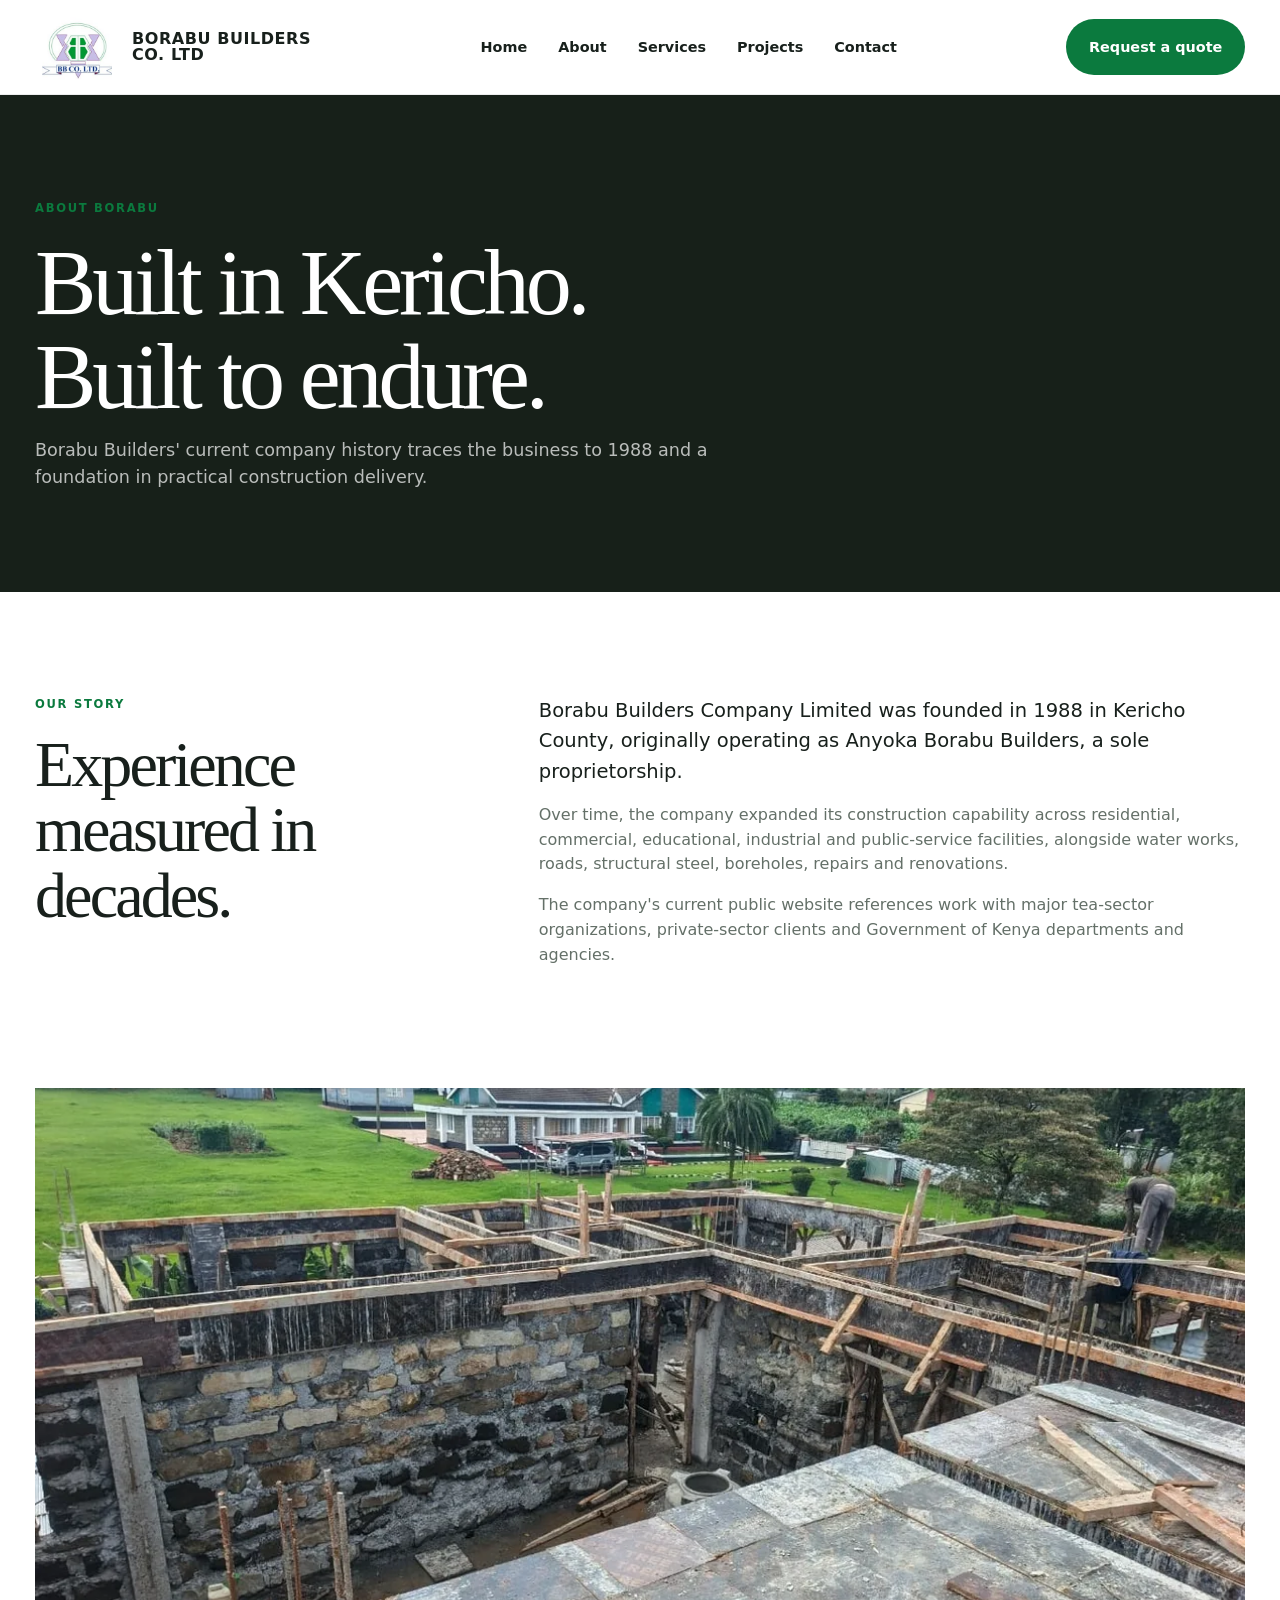
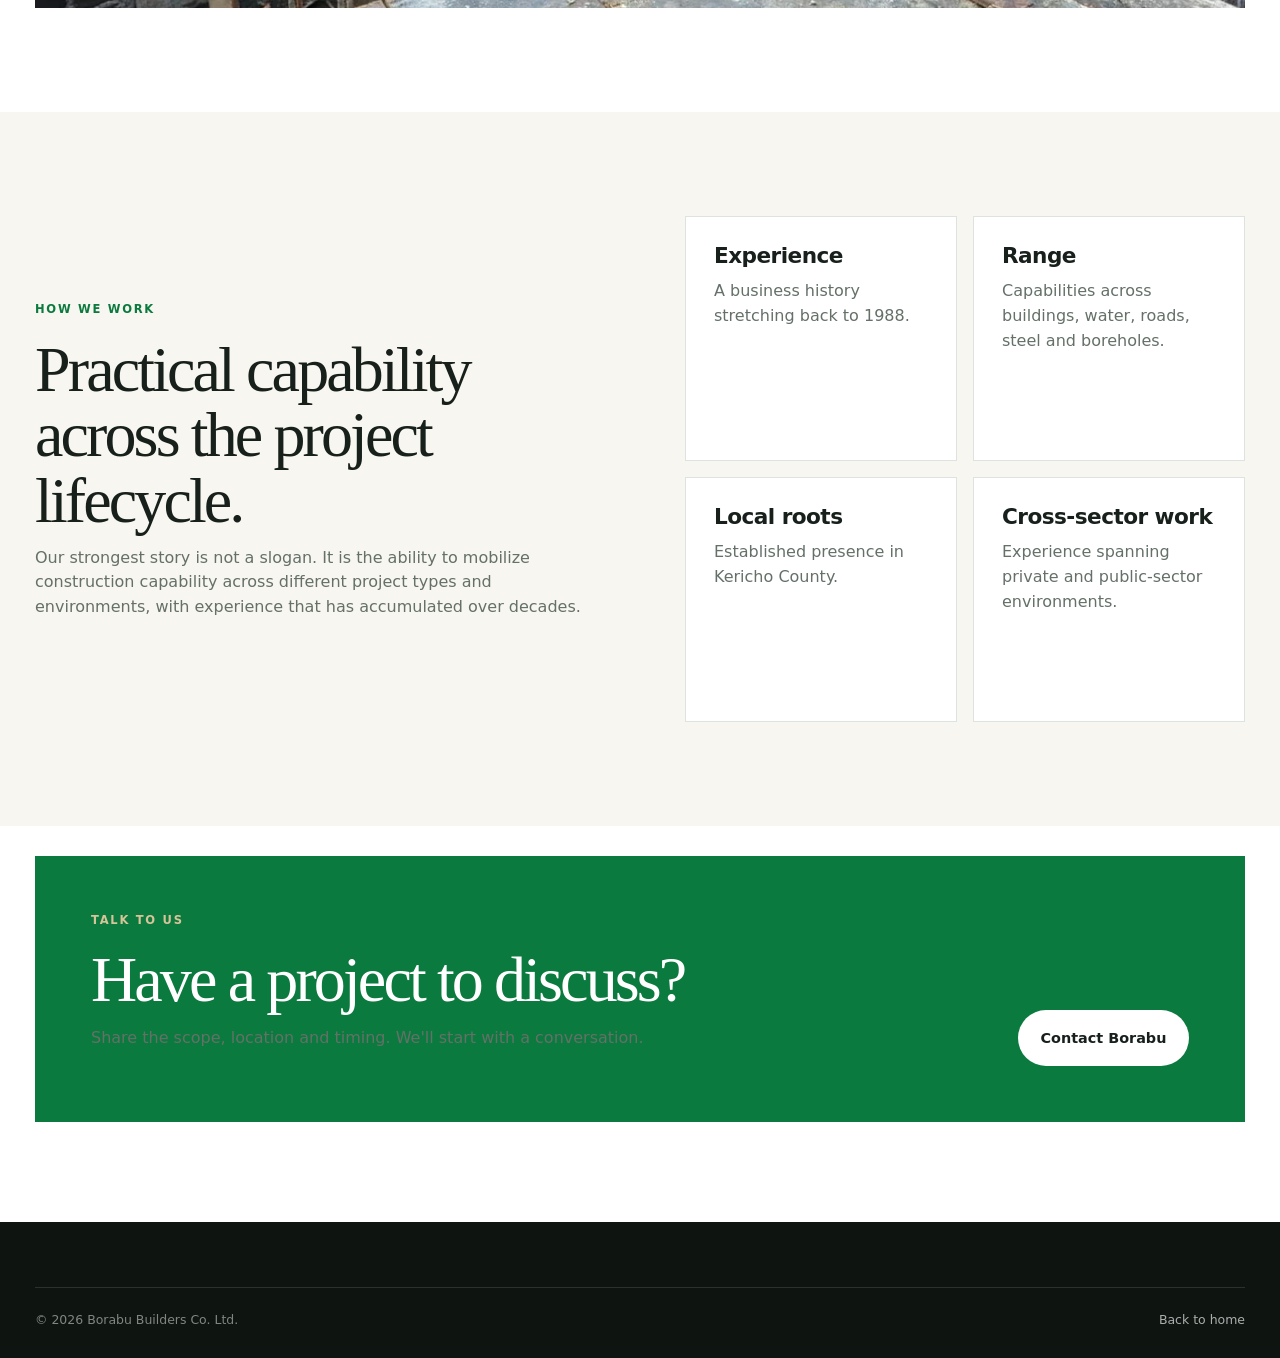
==== about.html @ abf2f1ab "Borabu Website Version 1" ====
<!doctype html><html lang="en"><head><meta charset="utf-8"><meta name="viewport" content="width=device-width,initial-scale=1"><title>About | Borabu Builders Co. Ltd</title><link rel="stylesheet" href="assets/css/styles.css"></head><body><header class="site-header"><div class="container nav"><a class="brand" href="index.html"><img src="assets/images/borabu-logo.jpg" alt="Borabu Builders logo"><span>Borabu Builders<br>Co. Ltd</span></a><nav class="nav-links"><a href="index.html">Home</a><a href="about.html">About</a><a href="services.html">Services</a><a href="projects.html">Projects</a><a href="contact.html">Contact</a></nav><a class="btn btn-primary" href="contact.html">Request a quote</a><button class="menu-toggle">☰</button></div></header><main><section class="page-hero"><div class="container"><div class="eyebrow">About Borabu</div><h1>Built in Kericho.<br>Built to endure.</h1><p>Borabu Builders' current company history traces the business to 1988 and a foundation in practical construction delivery.</p></div></section><section><div class="container content-grid"><div><div class="eyebrow">Our story</div><h2>Experience measured in decades.</h2></div><div><p class="lead">Borabu Builders Company Limited was founded in 1988 in Kericho County, originally operating as Anyoka Borabu Builders, a sole proprietorship.</p><p>Over time, the company expanded its construction capability across residential, commercial, educational, industrial and public-service facilities, alongside water works, roads, structural steel, boreholes, repairs and renovations.</p><p>The company's current public website references work with major tea-sector organizations, private-sector clients and Government of Kenya departments and agencies.</p></div></div></section><section style="padding-top:0"><div class="container image-band reveal"><img src="assets/images/project-unfinished.webp" alt="Construction works in progress"></div></section><section class="heritage"><div class="container heritage-grid"><div><div class="eyebrow">How we work</div><h2>Practical capability across the project lifecycle.</h2><p>Our strongest story is not a slogan. It is the ability to mobilize construction capability across different project types and environments, with experience that has accumulated over decades.</p></div><div class="service-grid" style="grid-template-columns:1fr 1fr;margin:0"><div class="service-card"><h3>Experience</h3><p>A business history stretching back to 1988.</p></div><div class="service-card"><h3>Range</h3><p>Capabilities across buildings, water, roads, steel and boreholes.</p></div><div class="service-card"><h3>Local roots</h3><p>Established presence in Kericho County.</p></div><div class="service-card"><h3>Cross-sector work</h3><p>Experience spanning private and public-sector environments.</p></div></div></div></section><section class="cta"><div class="container"><div class="cta-box"><div><div class="eyebrow" style="color:#d7c49a">Talk to us</div><h2>Have a project to discuss?</h2><p>Share the scope, location and timing. We'll start with a conversation.</p></div><a class="btn btn-light" href="contact.html">Contact Borabu</a></div></div></section></main><footer class="footer"><div class="container"><div class="footer-bottom" style="margin-top:0"><span>© 2026 Borabu Builders Co. Ltd.</span><a href="index.html">Back to home</a></div></div></footer><script src="assets/js/site.js"></script></body></html>
---- assets/css/styles.css ----
:root{
  --ink:#18201c;
  --green:#0b7a3e;
  --green-dark:#07562d;
  --lime:#89c53f;
  --purple:#64227b;
  --purple-dark:#3f1251;
  --cream:#f7f6f0;
  --paper:#fff;
  --muted:#647068;
  --line:#dde3de;
  --soft:#eef5ef;
  --white:#fff;
  --shadow:0 24px 80px rgba(20,42,28,.10);
  --radius:22px;
}
*{box-sizing:border-box}
html{scroll-behavior:smooth}
body{margin:0;font-family:Inter,ui-sans-serif,system-ui,-apple-system,BlinkMacSystemFont,"Segoe UI",sans-serif;background:var(--paper);color:var(--ink);line-height:1.55;-webkit-font-smoothing:antialiased}
img{max-width:100%;display:block}
a{color:inherit;text-decoration:none}
.container{width:min(1210px,calc(100% - 48px));margin:auto}
.eyebrow,.section-kicker{font-size:.72rem;font-weight:850;letter-spacing:.15em;text-transform:uppercase;color:var(--green);margin-bottom:18px}.section-kicker.light{color:#bce578}
h1,h2,h3{margin:0 0 .8rem;letter-spacing:-.045em;line-height:1.02}h1,h2{font-family:Georgia,"Times New Roman",serif;font-weight:500}h1{font-size:clamp(3.7rem,7.2vw,7.6rem)}h2{font-size:clamp(2.7rem,5vw,5.2rem)}h3{font-size:1.35rem;letter-spacing:-.025em}h1 em,h2 em{font-weight:400;color:var(--green);font-style:italic}p{margin:0 0 1rem;color:var(--muted)}.large-copy{font-size:1.35rem;color:var(--ink)}
.btn{display:inline-flex;align-items:center;justify-content:center;gap:.65rem;padding:1rem 1.35rem;border-radius:999px;border:1px solid transparent;font-weight:800;font-size:.9rem;transition:.2s ease}.btn span{font-size:1rem}.btn-primary{background:var(--green);color:#fff}.btn-primary:hover{background:var(--green-dark);transform:translateY(-1px)}.btn-light{background:#fff;color:var(--ink)}.btn-light:hover{background:var(--cream)}.btn-outline{border-color:rgba(255,255,255,.5);color:#fff}.text-link{display:inline-flex;gap:.7rem;align-items:center;font-weight:800;border-bottom:1px solid currentColor;padding-bottom:4px}.text-link:hover{color:var(--green)}
.site-header{position:sticky;z-index:50;top:0;background:rgba(255,255,255,.96);backdrop-filter:blur(16px);border-bottom:1px solid rgba(24,32,28,.08)}.nav{min-height:94px;display:flex;align-items:center;justify-content:space-between;gap:30px}.brand{display:flex;align-items:center;gap:13px;font-weight:900;min-width:235px}.brand img{width:84px;height:70px;object-fit:contain;background:#fff}.brand span{font-size:1rem;line-height:1.02;text-transform:uppercase;letter-spacing:.035em}.brand small{font-size:.72em;font-weight:800;color:var(--purple)}.nav-links{display:flex;gap:31px;font-size:.9rem;font-weight:750}.nav-links a{position:relative}.nav-links a:after{content:"";position:absolute;left:0;right:100%;height:2px;bottom:-7px;background:var(--lime);transition:.2s}.nav-links a:hover:after{right:0}.header-cta{padding:.8rem 1.1rem}.menu-toggle{display:none;border:0;background:none;font-size:1.7rem;color:var(--ink)}
.home-hero{padding:62px 0 76px;background:var(--cream);overflow:hidden}.hero-split{display:grid;grid-template-columns:1.03fr .97fr;gap:70px;align-items:center}.pill{display:inline-flex;border:1px solid #cfd8d1;border-radius:999px;padding:.45rem .75rem;font-size:.74rem;font-weight:800;letter-spacing:.03em;color:#46534b;margin-bottom:25px;background:#fff}.hero-copy h1{max-width:760px}.hero-lead{font-size:1.18rem;max-width:650px;color:#4d5b53}.hero-actions{display:flex;align-items:center;gap:24px;margin-top:30px;flex-wrap:wrap}.hero-note{margin-top:45px;padding-top:20px;border-top:1px solid #d9dfda;font-size:.78rem;letter-spacing:.08em;text-transform:uppercase;color:#748078;font-weight:800}.hero-visual{height:650px;position:relative;border-radius:4px 90px 4px 4px;overflow:hidden;box-shadow:var(--shadow)}.hero-visual img{width:100%;height:100%;object-fit:cover;filter:saturate(1.03) contrast(1.02)}.hero-visual:after{content:"";position:absolute;inset:0;background:linear-gradient(180deg,transparent 55%,rgba(7,44,25,.42))}.visual-tag{position:absolute;z-index:2;bottom:0;left:0;right:0;background:rgba(255,255,255,.94);display:flex;align-items:center;gap:17px;padding:22px 26px}.visual-tag span{color:var(--purple);font-size:.75rem;font-weight:900}.visual-tag strong{font-size:.94rem}
section{padding:104px 0}.section-heading{margin-top:8px}.split-heading{display:grid;grid-template-columns:1.05fr .65fr;gap:110px;align-items:end}.split-heading p{font-size:1.08rem;max-width:580px}.why-section{background:#fff}.reason-grid{display:grid;grid-template-columns:repeat(4,1fr);border-top:1px solid var(--line);margin-top:60px}.reason-card{padding:31px 28px 15px 0;border-right:1px solid var(--line);min-height:270px}.reason-card+ .reason-card{padding-left:28px}.reason-card:last-child{border-right:0}.reason-index{display:block;color:var(--purple);font-size:.76rem;font-weight:900;margin-bottom:52px}.reason-card h3{font-size:1.32rem}.reason-card p{font-size:.91rem}
.capabilities-section{background:var(--green-dark);color:#fff}.capabilities-head{display:grid;grid-template-columns:1fr .55fr;gap:80px;align-items:end}.capabilities-head h2 em{color:#c4ea88}.capabilities-head p{color:rgba(255,255,255,.70);font-size:1.05rem}.capability-list{margin-top:55px;border-top:1px solid rgba(255,255,255,.18)}.capability-row{display:grid;grid-template-columns:70px 1fr 1.1fr 30px;gap:20px;align-items:center;padding:26px 0;border-bottom:1px solid rgba(255,255,255,.18);transition:.2s}.capability-row:hover{padding-left:10px;background:rgba(255,255,255,.035)}.capability-row span{color:#bce578;font-size:.75rem;font-weight:900}.capability-row h3{margin:0;color:#fff;font-size:1.5rem}.capability-row p{margin:0;color:rgba(255,255,255,.62)}.capability-row b{font-size:1.2rem;color:#bce578}
.statement-section{background:var(--cream)}.statement-grid{display:grid;grid-template-columns:.85fr 1.15fr;gap:90px;align-items:center}.statement-photo{height:510px;overflow:hidden}.statement-photo img{width:100%;height:100%;object-fit:cover}.statement-grid blockquote{font-family:Georgia,"Times New Roman",serif;font-size:clamp(2.2rem,4.3vw,4.5rem);line-height:1.08;margin:0;color:var(--ink);letter-spacing:-.04em}.statement-grid blockquote:before{content:"“";display:block;color:var(--purple);font-size:4rem;line-height:.6;margin-bottom:20px}
.serve-section{background:#fff}.sector-strip{display:flex;flex-wrap:wrap;gap:10px;margin-top:55px;padding-top:30px;border-top:1px solid var(--line)}.sector-strip span{border:1px solid var(--line);border-radius:999px;padding:.75rem 1.05rem;font-weight:800;font-size:.83rem;background:#fff}.sector-strip span:nth-child(2n){border-color:#d9c7e0;color:var(--purple)}
.gap-section{background:#161d19;color:#fff}.gap-grid{display:grid;grid-template-columns:.8fr 1.2fr;gap:120px}.gap-grid h2 em{color:#bce578}.gap-list{border-top:1px solid rgba(255,255,255,.17)}.gap-list div{display:flex;gap:18px;padding:18px 0;border-bottom:1px solid rgba(255,255,255,.17);color:rgba(255,255,255,.83)}.gap-list span{color:#bce578;font-weight:900}
.work-section{background:#fff}.work-grid{display:grid;grid-template-columns:1.2fr .8fr .8fr;gap:16px;margin-top:52px}.work-card{height:510px;position:relative;overflow:hidden;background:#222}.work-card img{width:100%;height:100%;object-fit:cover;transition:.45s}.work-card:hover img{transform:scale(1.025)}.work-card:after{content:"";position:absolute;inset:0;background:linear-gradient(0deg,rgba(8,20,12,.78),transparent 58%)}.work-card div{position:absolute;z-index:2;bottom:24px;left:24px;right:24px;color:#fff}.work-card small{text-transform:uppercase;letter-spacing:.13em;color:#d8edb8;font-weight:850}.work-card h3{margin:.4rem 0;font-size:1.55rem}.work-card span{font-size:.83rem}.work-link{display:flex;justify-content:flex-end;margin-top:28px}
.heritage-v3{background:var(--cream)}.heritage-v3-grid{display:grid;grid-template-columns:1fr .85fr;gap:100px;align-items:start}.heritage-copy{padding-top:20px}.client-line{margin-top:70px;padding-top:26px;border-top:1px solid #d9ded9;display:flex;flex-wrap:wrap;gap:22px 34px;align-items:center}.client-line span{text-transform:uppercase;letter-spacing:.12em;font-size:.7rem;color:#778179;font-weight:900}.client-line b{font-size:.85rem;color:#354239}
.final-cta{background:linear-gradient(120deg,var(--green) 0%,var(--green-dark) 58%,var(--purple-dark) 140%);color:#fff}.final-cta-inner{display:flex;align-items:flex-end;justify-content:space-between;gap:70px}.final-cta h2{max-width:760px}.final-cta p{max-width:650px;color:rgba(255,255,255,.72);font-size:1.05rem}
.footer{background:#0e1511;color:#fff;padding:65px 0 28px}.footer-grid{display:grid;grid-template-columns:1.45fr .7fr .9fr;gap:70px}.brand-footer img{background:#fff;border-radius:8px;padding:3px}.footer p,.footer a{color:rgba(255,255,255,.65)}.footer h3{font-size:.86rem;text-transform:uppercase;letter-spacing:.1em;color:#fff}.footer-links{display:grid;gap:9px}.footer-bottom{margin-top:45px;padding-top:22px;border-top:1px solid rgba(255,255,255,.12);display:flex;justify-content:space-between;gap:20px;font-size:.78rem;color:rgba(255,255,255,.48)}
/* Supporting pages retained from V2, refreshed into V3 visual system */
.page-hero{padding:105px 0 85px;background:#172019;color:#fff}.page-hero-v3{background:linear-gradient(120deg,var(--green-dark),#153323 70%,var(--purple-dark));}.page-hero h1{max-width:900px}.page-hero h1 em{color:#c4ea88}.page-hero p{color:rgba(255,255,255,.7);max-width:760px;font-size:1.1rem}.content-grid{display:grid;grid-template-columns:.75fr 1.25fr;gap:80px}.intro-grid{display:grid;grid-template-columns:.9fr 1.1fr;gap:90px}.lead{font-size:1.22rem;color:var(--ink)}.service-grid{display:grid;grid-template-columns:repeat(3,1fr);gap:16px;margin-top:40px}.service-card{background:#fff;border:1px solid var(--line);padding:28px;min-height:245px}.service-no{font-size:.73rem;color:var(--purple);font-weight:900;letter-spacing:.1em}.projects{background:var(--green-dark);color:#fff}.project-grid{display:grid;grid-template-columns:1.2fr .8fr;gap:18px;margin-top:42px}.project-stack{display:grid;grid-template-columns:1fr 1fr;gap:18px}.project-card{position:relative;overflow:hidden;min-height:360px;background:#24352f}.project-card.large{min-height:738px}.project-card img{width:100%;height:100%;object-fit:cover;position:absolute;inset:0}.project-card:after{content:"";position:absolute;inset:0;background:linear-gradient(0deg,rgba(7,20,16,.88),rgba(7,20,16,0) 60%)}.project-label{position:absolute;z-index:2;left:24px;right:24px;bottom:22px}.project-label small{color:#d8edb8;text-transform:uppercase;letter-spacing:.12em;font-weight:800}.project-label h3{color:#fff}.heritage{background:var(--cream)}.heritage-grid{display:grid;grid-template-columns:1fr 1fr;gap:90px;align-items:center}.heritage-panel{background:var(--green-dark);color:#fff;padding:46px}.timeline{border-left:1px solid rgba(255,255,255,.25);padding-left:22px;margin-top:28px}.timeline div{margin-bottom:22px}.clients{padding:64px 0}.client-row{display:flex;flex-wrap:wrap;gap:10px;margin-top:24px}.client-chip{padding:.7rem 1rem;border:1px solid var(--line);border-radius:999px;background:#fff;font-weight:800;font-size:.88rem}.cta{padding:30px 0 100px}.cta-box{background:var(--green);color:#fff;padding:56px;display:flex;justify-content:space-between;align-items:end;gap:40px}.project-list{display:grid;grid-template-columns:repeat(3,1fr);gap:18px}.project-tile{background:#fff;border:1px solid var(--line);overflow:hidden}.project-tile img{width:100%;height:240px;object-fit:cover}.project-tile div{padding:20px}.image-band{height:520px;overflow:hidden}.image-band img{width:100%;height:100%;object-fit:cover}
.contact-section{background:#fff}.contact-grid-v3{display:grid;grid-template-columns:.72fr 1.28fr;gap:86px;align-items:start}.contact-card-v3{background:var(--cream);padding:42px;position:sticky;top:120px;border-top:4px solid var(--green)}.contact-card-v3 h2{font-size:2.6rem}.contact-card-v3 a{font-weight:750;color:var(--green-dark)}.contact-rule{height:1px;background:#d7ded8;margin:27px 0}.form-wrap h2{font-size:3.6rem}.form-wrap form{display:grid;gap:17px;margin-top:34px}.form-row{display:grid;grid-template-columns:1fr 1fr;gap:15px}.field{display:grid;gap:7px}label{font-weight:800;font-size:.84rem}input,textarea,select{width:100%;border:1px solid #cfd8d1;background:#fff;border-radius:0;padding:14px 14px;font:inherit;color:var(--ink);outline:none}input:focus,textarea:focus,select:focus{border-color:var(--green);box-shadow:0 0 0 3px rgba(11,122,62,.08)}textarea{min-height:155px;resize:vertical}.upload-field{background:var(--cream);padding:18px;border-left:3px solid var(--purple)}input[type=file]{background:#fff}.note{font-size:.76rem;color:#78817b;margin:0}.hidden-field{position:absolute;overflow:hidden;clip:rect(0 0 0 0);height:1px;width:1px;margin:-1px;padding:0;border:0}
.reveal{opacity:0;transform:translateY(18px);transition:.65s ease}.reveal.visible{opacity:1;transform:none}
@media(max-width:980px){.nav-links{position:absolute;display:none;top:94px;left:24px;right:24px;background:#fff;box-shadow:var(--shadow);padding:22px;flex-direction:column;align-items:flex-start}.nav-links.open{display:flex}.menu-toggle{display:block}.header-cta{display:none}.hero-split,.split-heading,.capabilities-head,.statement-grid,.gap-grid,.heritage-v3-grid,.content-grid,.intro-grid,.heritage-grid,.contact-grid-v3{grid-template-columns:1fr;gap:48px}.hero-visual{height:520px}.reason-grid{grid-template-columns:1fr 1fr}.reason-card:nth-child(2){border-right:0}.reason-card:nth-child(3),.reason-card:nth-child(4){border-top:1px solid var(--line)}.capability-row{grid-template-columns:55px 1fr 30px}.capability-row p{grid-column:2/3}.work-grid{grid-template-columns:1fr 1fr}.work-card-wide{grid-column:1/-1}.footer-grid{grid-template-columns:1fr 1fr}.project-list,.service-grid{grid-template-columns:1fr 1fr}.contact-card-v3{position:static}}
@media(max-width:640px){.container{width:min(100% - 28px,1210px)}.nav{min-height:82px}.brand{min-width:auto}.brand img{width:68px;height:56px}.brand span{font-size:.82rem}.nav-links{top:82px;left:14px;right:14px}.home-hero{padding-top:42px}.hero-split{gap:36px}.hero-copy h1{font-size:3.55rem}.hero-lead{font-size:1rem}.hero-visual{height:410px;border-radius:3px 48px 3px 3px}section{padding:76px 0}.reason-grid{grid-template-columns:1fr}.reason-card,.reason-card+ .reason-card{padding:28px 0;border-right:0;border-top:1px solid var(--line);min-height:auto}.reason-index{margin-bottom:24px}.capability-row{grid-template-columns:42px 1fr 25px;gap:12px}.capability-row h3{font-size:1.25rem}.capability-row p{font-size:.86rem}.statement-photo{height:380px}.work-grid{grid-template-columns:1fr}.work-card-wide{grid-column:auto}.work-card{height:420px}.client-line{align-items:flex-start;flex-direction:column}.final-cta-inner{align-items:flex-start;flex-direction:column}.footer-grid{grid-template-columns:1fr}.footer-bottom{flex-direction:column}.form-row,.project-list,.service-grid,.project-stack{grid-template-columns:1fr}.form-wrap h2{font-size:2.9rem}.contact-card-v3{padding:28px}.page-hero{padding:75px 0 60px}.page-hero h1{font-size:3.8rem}.project-grid{grid-template-columns:1fr}.project-card.large{min-height:500px}}
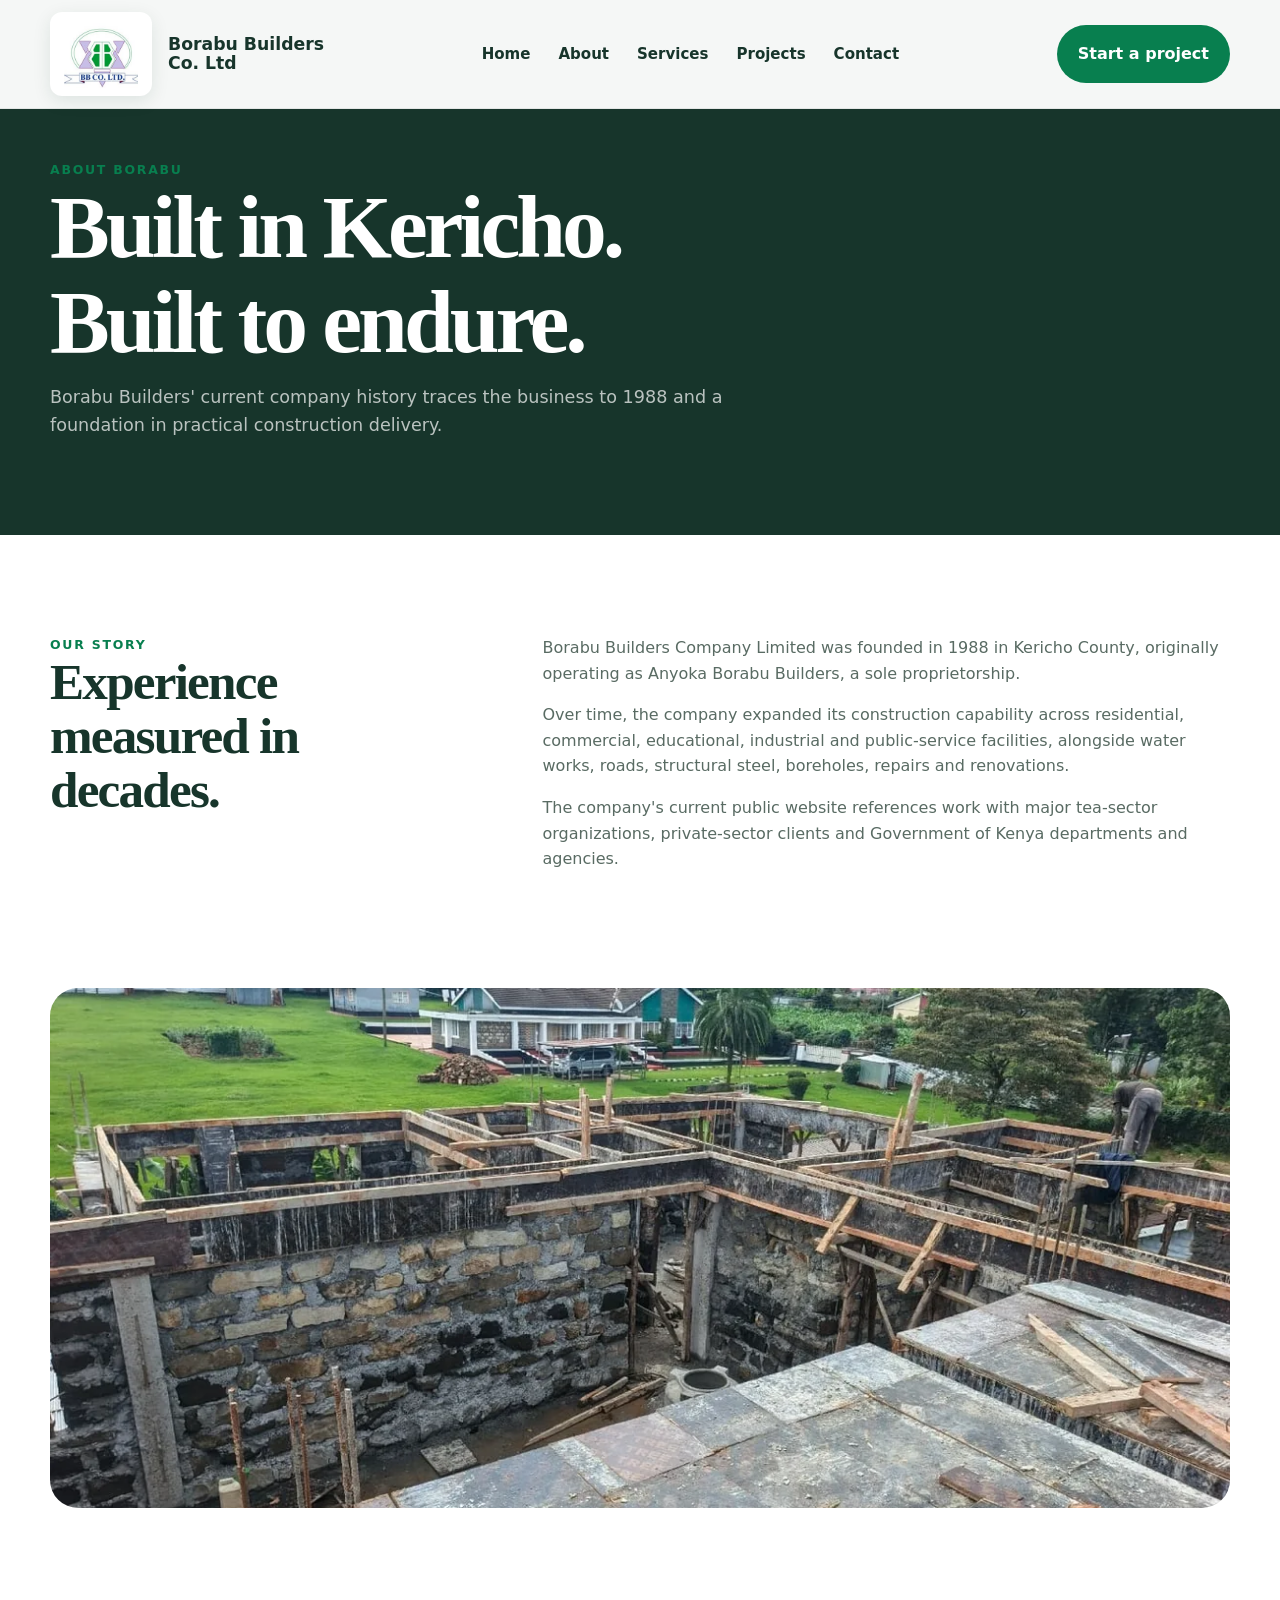
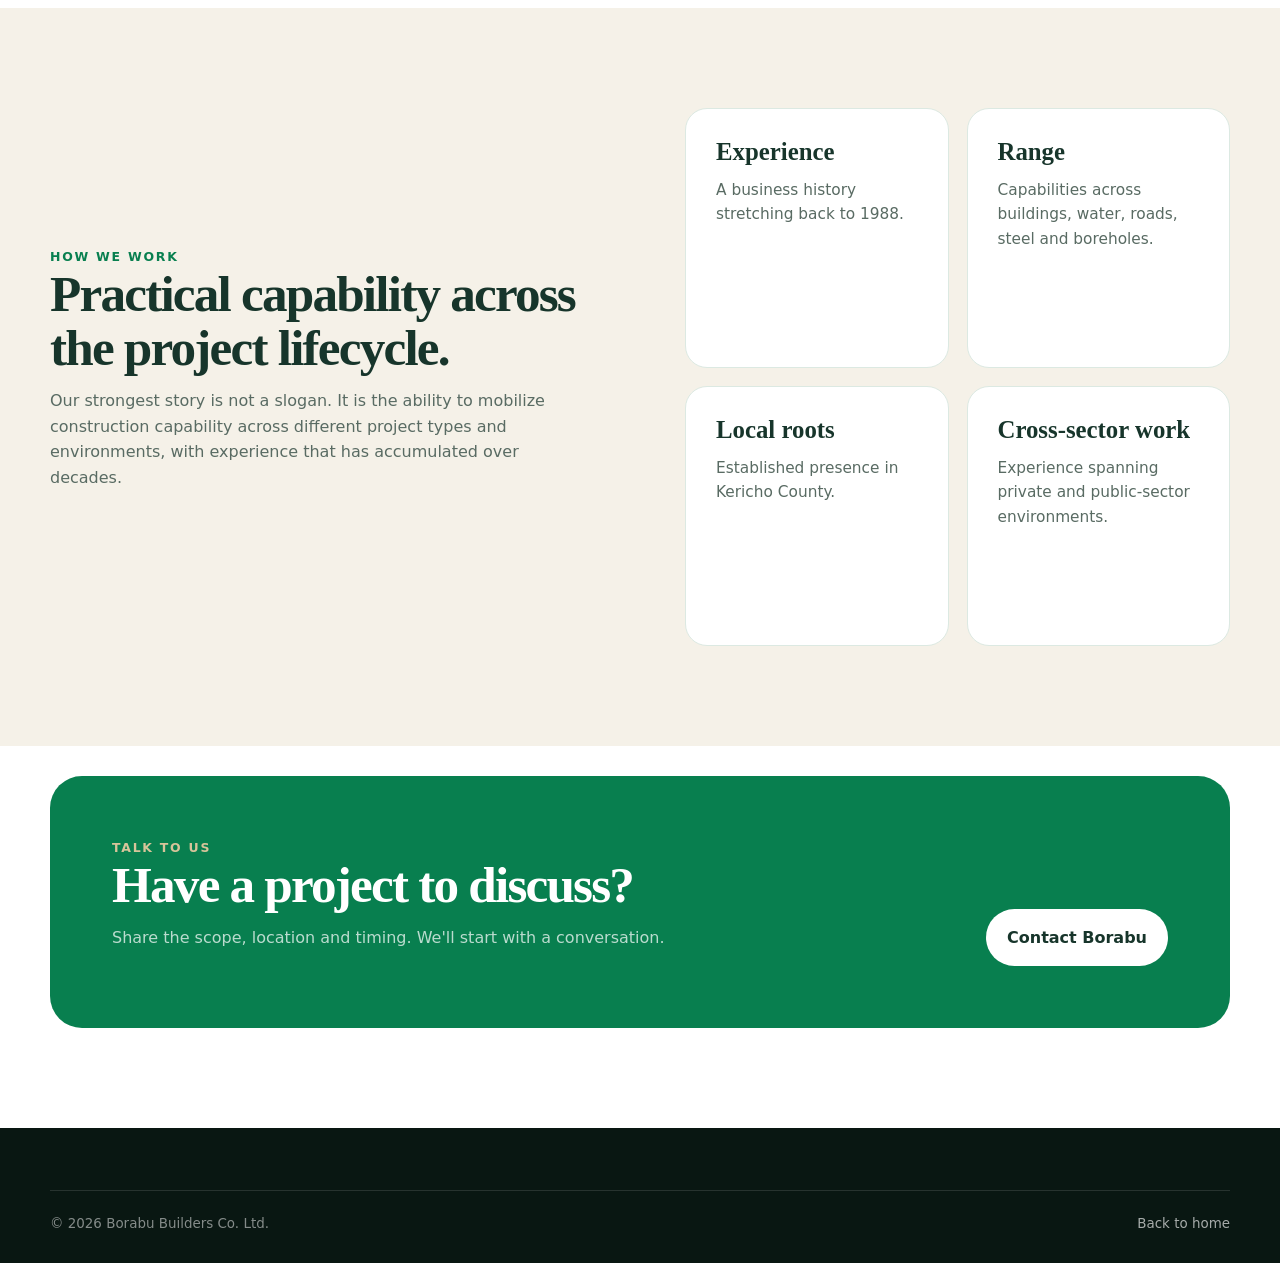
==== commit 80a134fe: "borabu-redesign-v4" ====
--- a/about.html
+++ b/about.html
@@ -1 +1 @@
-<!doctype html><html lang="en"><head><meta charset="utf-8"><meta name="viewport" content="width=device-width,initial-scale=1"><title>About | Borabu Builders Co. Ltd</title><link rel="stylesheet" href="assets/css/styles.css"></head><body><header class="site-header"><div class="container nav"><a class="brand" href="index.html"><img src="assets/images/borabu-logo.jpg" alt="Borabu Builders logo"><span>Borabu Builders<br>Co. Ltd</span></a><nav class="nav-links"><a href="index.html">Home</a><a href="about.html">About</a><a href="services.html">Services</a><a href="projects.html">Projects</a><a href="contact.html">Contact</a></nav><a class="btn btn-primary" href="contact.html">Request a quote</a><button class="menu-toggle">☰</button></div></header><main><section class="page-hero"><div class="container"><div class="eyebrow">About Borabu</div><h1>Built in Kericho.<br>Built to endure.</h1><p>Borabu Builders' current company history traces the business to 1988 and a foundation in practical construction delivery.</p></div></section><section><div class="container content-grid"><div><div class="eyebrow">Our story</div><h2>Experience measured in decades.</h2></div><div><p class="lead">Borabu Builders Company Limited was founded in 1988 in Kericho County, originally operating as Anyoka Borabu Builders, a sole proprietorship.</p><p>Over time, the company expanded its construction capability across residential, commercial, educational, industrial and public-service facilities, alongside water works, roads, structural steel, boreholes, repairs and renovations.</p><p>The company's current public website references work with major tea-sector organizations, private-sector clients and Government of Kenya departments and agencies.</p></div></div></section><section style="padding-top:0"><div class="container image-band reveal"><img src="assets/images/project-unfinished.webp" alt="Construction works in progress"></div></section><section class="heritage"><div class="container heritage-grid"><div><div class="eyebrow">How we work</div><h2>Practical capability across the project lifecycle.</h2><p>Our strongest story is not a slogan. It is the ability to mobilize construction capability across different project types and environments, with experience that has accumulated over decades.</p></div><div class="service-grid" style="grid-template-columns:1fr 1fr;margin:0"><div class="service-card"><h3>Experience</h3><p>A business history stretching back to 1988.</p></div><div class="service-card"><h3>Range</h3><p>Capabilities across buildings, water, roads, steel and boreholes.</p></div><div class="service-card"><h3>Local roots</h3><p>Established presence in Kericho County.</p></div><div class="service-card"><h3>Cross-sector work</h3><p>Experience spanning private and public-sector environments.</p></div></div></div></section><section class="cta"><div class="container"><div class="cta-box"><div><div class="eyebrow" style="color:#d7c49a">Talk to us</div><h2>Have a project to discuss?</h2><p>Share the scope, location and timing. We'll start with a conversation.</p></div><a class="btn btn-light" href="contact.html">Contact Borabu</a></div></div></section></main><footer class="footer"><div class="container"><div class="footer-bottom" style="margin-top:0"><span>© 2026 Borabu Builders Co. Ltd.</span><a href="index.html">Back to home</a></div></div></footer><script src="assets/js/site.js"></script></body></html>
+<!doctype html><html lang="en"><head><meta charset="utf-8"><meta name="viewport" content="width=device-width,initial-scale=1"><title>About | Borabu Builders Co. Ltd</title><link rel="stylesheet" href="assets/css/styles.css"></head><body><header class="site-header"><div class="container nav"><a class="brand" href="index.html"><img src="assets/images/borabu-logo.jpg" alt="Borabu Builders logo"><span>Borabu Builders<br>Co. Ltd</span></a><nav class="nav-links"><a href="index.html">Home</a><a href="about.html">About</a><a href="services.html">Services</a><a href="projects.html">Projects</a><a href="contact.html">Contact</a></nav><a class="btn btn-primary project-trigger" href="#start-project">Start a project</a><button class="menu-toggle">☰</button></div></header><main><section class="page-hero"><div class="container"><div class="eyebrow">About Borabu</div><h1>Built in Kericho.<br>Built to endure.</h1><p>Borabu Builders' current company history traces the business to 1988 and a foundation in practical construction delivery.</p></div></section><section><div class="container content-grid"><div><div class="eyebrow">Our story</div><h2>Experience measured in decades.</h2></div><div><p class="lead">Borabu Builders Company Limited was founded in 1988 in Kericho County, originally operating as Anyoka Borabu Builders, a sole proprietorship.</p><p>Over time, the company expanded its construction capability across residential, commercial, educational, industrial and public-service facilities, alongside water works, roads, structural steel, boreholes, repairs and renovations.</p><p>The company's current public website references work with major tea-sector organizations, private-sector clients and Government of Kenya departments and agencies.</p></div></div></section><section style="padding-top:0"><div class="container image-band reveal"><img src="assets/images/project-unfinished.webp" alt="Construction works in progress"></div></section><section class="heritage"><div class="container heritage-grid"><div><div class="eyebrow">How we work</div><h2>Practical capability across the project lifecycle.</h2><p>Our strongest story is not a slogan. It is the ability to mobilize construction capability across different project types and environments, with experience that has accumulated over decades.</p></div><div class="service-grid" style="grid-template-columns:1fr 1fr;margin:0"><div class="service-card"><h3>Experience</h3><p>A business history stretching back to 1988.</p></div><div class="service-card"><h3>Range</h3><p>Capabilities across buildings, water, roads, steel and boreholes.</p></div><div class="service-card"><h3>Local roots</h3><p>Established presence in Kericho County.</p></div><div class="service-card"><h3>Cross-sector work</h3><p>Experience spanning private and public-sector environments.</p></div></div></div></section><section class="cta"><div class="container"><div class="cta-box"><div><div class="eyebrow" style="color:#d7c49a">Talk to us</div><h2>Have a project to discuss?</h2><p>Share the scope, location and timing. We'll start with a conversation.</p></div><a class="btn btn-light" href="contact.html">Contact Borabu</a></div></div></section></main><footer class="footer"><div class="container"><div class="footer-bottom" style="margin-top:0"><span>© 2026 Borabu Builders Co. Ltd.</span><a href="index.html">Back to home</a></div></div></footer><script src="assets/js/site.js"></script></body></html>
--- a/assets/css/styles.css
+++ b/assets/css/styles.css
@@ -1,42 +1,17 @@
 :root{
-  --ink:#18201c;
-  --green:#0b7a3e;
-  --green-dark:#07562d;
-  --lime:#89c53f;
-  --purple:#64227b;
-  --purple-dark:#3f1251;
-  --cream:#f7f6f0;
-  --paper:#fff;
-  --muted:#647068;
-  --line:#dde3de;
-  --soft:#eef5ef;
+  --ink:#17352b;
+  --forest:#087f4f;
+  --forest-2:#0d6f49;
+  --mint:#edf9f3;
+  --sand:#f5f1e8;
+  --gold:#d6a52f;
+  --paper:#ffffff;
   --white:#fff;
-  --shadow:0 24px 80px rgba(20,42,28,.10);
+  --muted:#596b63;
+  --line:#dce9e2;
+  --shadow:0 20px 60px rgba(14,36,29,.10);
   --radius:22px;
 }
-*{box-sizing:border-box}
-html{scroll-behavior:smooth}
-body{margin:0;font-family:Inter,ui-sans-serif,system-ui,-apple-system,BlinkMacSystemFont,"Segoe UI",sans-serif;background:var(--paper);color:var(--ink);line-height:1.55;-webkit-font-smoothing:antialiased}
-img{max-width:100%;display:block}
-a{color:inherit;text-decoration:none}
-.container{width:min(1210px,calc(100% - 48px));margin:auto}
-.eyebrow,.section-kicker{font-size:.72rem;font-weight:850;letter-spacing:.15em;text-transform:uppercase;color:var(--green);margin-bottom:18px}.section-kicker.light{color:#bce578}
-h1,h2,h3{margin:0 0 .8rem;letter-spacing:-.045em;line-height:1.02}h1,h2{font-family:Georgia,"Times New Roman",serif;font-weight:500}h1{font-size:clamp(3.7rem,7.2vw,7.6rem)}h2{font-size:clamp(2.7rem,5vw,5.2rem)}h3{font-size:1.35rem;letter-spacing:-.025em}h1 em,h2 em{font-weight:400;color:var(--green);font-style:italic}p{margin:0 0 1rem;color:var(--muted)}.large-copy{font-size:1.35rem;color:var(--ink)}
-.btn{display:inline-flex;align-items:center;justify-content:center;gap:.65rem;padding:1rem 1.35rem;border-radius:999px;border:1px solid transparent;font-weight:800;font-size:.9rem;transition:.2s ease}.btn span{font-size:1rem}.btn-primary{background:var(--green);color:#fff}.btn-primary:hover{background:var(--green-dark);transform:translateY(-1px)}.btn-light{background:#fff;color:var(--ink)}.btn-light:hover{background:var(--cream)}.btn-outline{border-color:rgba(255,255,255,.5);color:#fff}.text-link{display:inline-flex;gap:.7rem;align-items:center;font-weight:800;border-bottom:1px solid currentColor;padding-bottom:4px}.text-link:hover{color:var(--green)}
-.site-header{position:sticky;z-index:50;top:0;background:rgba(255,255,255,.96);backdrop-filter:blur(16px);border-bottom:1px solid rgba(24,32,28,.08)}.nav{min-height:94px;display:flex;align-items:center;justify-content:space-between;gap:30px}.brand{display:flex;align-items:center;gap:13px;font-weight:900;min-width:235px}.brand img{width:84px;height:70px;object-fit:contain;background:#fff}.brand span{font-size:1rem;line-height:1.02;text-transform:uppercase;letter-spacing:.035em}.brand small{font-size:.72em;font-weight:800;color:var(--purple)}.nav-links{display:flex;gap:31px;font-size:.9rem;font-weight:750}.nav-links a{position:relative}.nav-links a:after{content:"";position:absolute;left:0;right:100%;height:2px;bottom:-7px;background:var(--lime);transition:.2s}.nav-links a:hover:after{right:0}.header-cta{padding:.8rem 1.1rem}.menu-toggle{display:none;border:0;background:none;font-size:1.7rem;color:var(--ink)}
-.home-hero{padding:62px 0 76px;background:var(--cream);overflow:hidden}.hero-split{display:grid;grid-template-columns:1.03fr .97fr;gap:70px;align-items:center}.pill{display:inline-flex;border:1px solid #cfd8d1;border-radius:999px;padding:.45rem .75rem;font-size:.74rem;font-weight:800;letter-spacing:.03em;color:#46534b;margin-bottom:25px;background:#fff}.hero-copy h1{max-width:760px}.hero-lead{font-size:1.18rem;max-width:650px;color:#4d5b53}.hero-actions{display:flex;align-items:center;gap:24px;margin-top:30px;flex-wrap:wrap}.hero-note{margin-top:45px;padding-top:20px;border-top:1px solid #d9dfda;font-size:.78rem;letter-spacing:.08em;text-transform:uppercase;color:#748078;font-weight:800}.hero-visual{height:650px;position:relative;border-radius:4px 90px 4px 4px;overflow:hidden;box-shadow:var(--shadow)}.hero-visual img{width:100%;height:100%;object-fit:cover;filter:saturate(1.03) contrast(1.02)}.hero-visual:after{content:"";position:absolute;inset:0;background:linear-gradient(180deg,transparent 55%,rgba(7,44,25,.42))}.visual-tag{position:absolute;z-index:2;bottom:0;left:0;right:0;background:rgba(255,255,255,.94);display:flex;align-items:center;gap:17px;padding:22px 26px}.visual-tag span{color:var(--purple);font-size:.75rem;font-weight:900}.visual-tag strong{font-size:.94rem}
-section{padding:104px 0}.section-heading{margin-top:8px}.split-heading{display:grid;grid-template-columns:1.05fr .65fr;gap:110px;align-items:end}.split-heading p{font-size:1.08rem;max-width:580px}.why-section{background:#fff}.reason-grid{display:grid;grid-template-columns:repeat(4,1fr);border-top:1px solid var(--line);margin-top:60px}.reason-card{padding:31px 28px 15px 0;border-right:1px solid var(--line);min-height:270px}.reason-card+ .reason-card{padding-left:28px}.reason-card:last-child{border-right:0}.reason-index{display:block;color:var(--purple);font-size:.76rem;font-weight:900;margin-bottom:52px}.reason-card h3{font-size:1.32rem}.reason-card p{font-size:.91rem}
-.capabilities-section{background:var(--green-dark);color:#fff}.capabilities-head{display:grid;grid-template-columns:1fr .55fr;gap:80px;align-items:end}.capabilities-head h2 em{color:#c4ea88}.capabilities-head p{color:rgba(255,255,255,.70);font-size:1.05rem}.capability-list{margin-top:55px;border-top:1px solid rgba(255,255,255,.18)}.capability-row{display:grid;grid-template-columns:70px 1fr 1.1fr 30px;gap:20px;align-items:center;padding:26px 0;border-bottom:1px solid rgba(255,255,255,.18);transition:.2s}.capability-row:hover{padding-left:10px;background:rgba(255,255,255,.035)}.capability-row span{color:#bce578;font-size:.75rem;font-weight:900}.capability-row h3{margin:0;color:#fff;font-size:1.5rem}.capability-row p{margin:0;color:rgba(255,255,255,.62)}.capability-row b{font-size:1.2rem;color:#bce578}
-.statement-section{background:var(--cream)}.statement-grid{display:grid;grid-template-columns:.85fr 1.15fr;gap:90px;align-items:center}.statement-photo{height:510px;overflow:hidden}.statement-photo img{width:100%;height:100%;object-fit:cover}.statement-grid blockquote{font-family:Georgia,"Times New Roman",serif;font-size:clamp(2.2rem,4.3vw,4.5rem);line-height:1.08;margin:0;color:var(--ink);letter-spacing:-.04em}.statement-grid blockquote:before{content:"“";display:block;color:var(--purple);font-size:4rem;line-height:.6;margin-bottom:20px}
-.serve-section{background:#fff}.sector-strip{display:flex;flex-wrap:wrap;gap:10px;margin-top:55px;padding-top:30px;border-top:1px solid var(--line)}.sector-strip span{border:1px solid var(--line);border-radius:999px;padding:.75rem 1.05rem;font-weight:800;font-size:.83rem;background:#fff}.sector-strip span:nth-child(2n){border-color:#d9c7e0;color:var(--purple)}
-.gap-section{background:#161d19;color:#fff}.gap-grid{display:grid;grid-template-columns:.8fr 1.2fr;gap:120px}.gap-grid h2 em{color:#bce578}.gap-list{border-top:1px solid rgba(255,255,255,.17)}.gap-list div{display:flex;gap:18px;padding:18px 0;border-bottom:1px solid rgba(255,255,255,.17);color:rgba(255,255,255,.83)}.gap-list span{color:#bce578;font-weight:900}
-.work-section{background:#fff}.work-grid{display:grid;grid-template-columns:1.2fr .8fr .8fr;gap:16px;margin-top:52px}.work-card{height:510px;position:relative;overflow:hidden;background:#222}.work-card img{width:100%;height:100%;object-fit:cover;transition:.45s}.work-card:hover img{transform:scale(1.025)}.work-card:after{content:"";position:absolute;inset:0;background:linear-gradient(0deg,rgba(8,20,12,.78),transparent 58%)}.work-card div{position:absolute;z-index:2;bottom:24px;left:24px;right:24px;color:#fff}.work-card small{text-transform:uppercase;letter-spacing:.13em;color:#d8edb8;font-weight:850}.work-card h3{margin:.4rem 0;font-size:1.55rem}.work-card span{font-size:.83rem}.work-link{display:flex;justify-content:flex-end;margin-top:28px}
-.heritage-v3{background:var(--cream)}.heritage-v3-grid{display:grid;grid-template-columns:1fr .85fr;gap:100px;align-items:start}.heritage-copy{padding-top:20px}.client-line{margin-top:70px;padding-top:26px;border-top:1px solid #d9ded9;display:flex;flex-wrap:wrap;gap:22px 34px;align-items:center}.client-line span{text-transform:uppercase;letter-spacing:.12em;font-size:.7rem;color:#778179;font-weight:900}.client-line b{font-size:.85rem;color:#354239}
-.final-cta{background:linear-gradient(120deg,var(--green) 0%,var(--green-dark) 58%,var(--purple-dark) 140%);color:#fff}.final-cta-inner{display:flex;align-items:flex-end;justify-content:space-between;gap:70px}.final-cta h2{max-width:760px}.final-cta p{max-width:650px;color:rgba(255,255,255,.72);font-size:1.05rem}
-.footer{background:#0e1511;color:#fff;padding:65px 0 28px}.footer-grid{display:grid;grid-template-columns:1.45fr .7fr .9fr;gap:70px}.brand-footer img{background:#fff;border-radius:8px;padding:3px}.footer p,.footer a{color:rgba(255,255,255,.65)}.footer h3{font-size:.86rem;text-transform:uppercase;letter-spacing:.1em;color:#fff}.footer-links{display:grid;gap:9px}.footer-bottom{margin-top:45px;padding-top:22px;border-top:1px solid rgba(255,255,255,.12);display:flex;justify-content:space-between;gap:20px;font-size:.78rem;color:rgba(255,255,255,.48)}
-/* Supporting pages retained from V2, refreshed into V3 visual system */
-.page-hero{padding:105px 0 85px;background:#172019;color:#fff}.page-hero-v3{background:linear-gradient(120deg,var(--green-dark),#153323 70%,var(--purple-dark));}.page-hero h1{max-width:900px}.page-hero h1 em{color:#c4ea88}.page-hero p{color:rgba(255,255,255,.7);max-width:760px;font-size:1.1rem}.content-grid{display:grid;grid-template-columns:.75fr 1.25fr;gap:80px}.intro-grid{display:grid;grid-template-columns:.9fr 1.1fr;gap:90px}.lead{font-size:1.22rem;color:var(--ink)}.service-grid{display:grid;grid-template-columns:repeat(3,1fr);gap:16px;margin-top:40px}.service-card{background:#fff;border:1px solid var(--line);padding:28px;min-height:245px}.service-no{font-size:.73rem;color:var(--purple);font-weight:900;letter-spacing:.1em}.projects{background:var(--green-dark);color:#fff}.project-grid{display:grid;grid-template-columns:1.2fr .8fr;gap:18px;margin-top:42px}.project-stack{display:grid;grid-template-columns:1fr 1fr;gap:18px}.project-card{position:relative;overflow:hidden;min-height:360px;background:#24352f}.project-card.large{min-height:738px}.project-card img{width:100%;height:100%;object-fit:cover;position:absolute;inset:0}.project-card:after{content:"";position:absolute;inset:0;background:linear-gradient(0deg,rgba(7,20,16,.88),rgba(7,20,16,0) 60%)}.project-label{position:absolute;z-index:2;left:24px;right:24px;bottom:22px}.project-label small{color:#d8edb8;text-transform:uppercase;letter-spacing:.12em;font-weight:800}.project-label h3{color:#fff}.heritage{background:var(--cream)}.heritage-grid{display:grid;grid-template-columns:1fr 1fr;gap:90px;align-items:center}.heritage-panel{background:var(--green-dark);color:#fff;padding:46px}.timeline{border-left:1px solid rgba(255,255,255,.25);padding-left:22px;margin-top:28px}.timeline div{margin-bottom:22px}.clients{padding:64px 0}.client-row{display:flex;flex-wrap:wrap;gap:10px;margin-top:24px}.client-chip{padding:.7rem 1rem;border:1px solid var(--line);border-radius:999px;background:#fff;font-weight:800;font-size:.88rem}.cta{padding:30px 0 100px}.cta-box{background:var(--green);color:#fff;padding:56px;display:flex;justify-content:space-between;align-items:end;gap:40px}.project-list{display:grid;grid-template-columns:repeat(3,1fr);gap:18px}.project-tile{background:#fff;border:1px solid var(--line);overflow:hidden}.project-tile img{width:100%;height:240px;object-fit:cover}.project-tile div{padding:20px}.image-band{height:520px;overflow:hidden}.image-band img{width:100%;height:100%;object-fit:cover}
-.contact-section{background:#fff}.contact-grid-v3{display:grid;grid-template-columns:.72fr 1.28fr;gap:86px;align-items:start}.contact-card-v3{background:var(--cream);padding:42px;position:sticky;top:120px;border-top:4px solid var(--green)}.contact-card-v3 h2{font-size:2.6rem}.contact-card-v3 a{font-weight:750;color:var(--green-dark)}.contact-rule{height:1px;background:#d7ded8;margin:27px 0}.form-wrap h2{font-size:3.6rem}.form-wrap form{display:grid;gap:17px;margin-top:34px}.form-row{display:grid;grid-template-columns:1fr 1fr;gap:15px}.field{display:grid;gap:7px}label{font-weight:800;font-size:.84rem}input,textarea,select{width:100%;border:1px solid #cfd8d1;background:#fff;border-radius:0;padding:14px 14px;font:inherit;color:var(--ink);outline:none}input:focus,textarea:focus,select:focus{border-color:var(--green);box-shadow:0 0 0 3px rgba(11,122,62,.08)}textarea{min-height:155px;resize:vertical}.upload-field{background:var(--cream);padding:18px;border-left:3px solid var(--purple)}input[type=file]{background:#fff}.note{font-size:.76rem;color:#78817b;margin:0}.hidden-field{position:absolute;overflow:hidden;clip:rect(0 0 0 0);height:1px;width:1px;margin:-1px;padding:0;border:0}
-.reveal{opacity:0;transform:translateY(18px);transition:.65s ease}.reveal.visible{opacity:1;transform:none}
-@media(max-width:980px){.nav-links{position:absolute;display:none;top:94px;left:24px;right:24px;background:#fff;box-shadow:var(--shadow);padding:22px;flex-direction:column;align-items:flex-start}.nav-links.open{display:flex}.menu-toggle{display:block}.header-cta{display:none}.hero-split,.split-heading,.capabilities-head,.statement-grid,.gap-grid,.heritage-v3-grid,.content-grid,.intro-grid,.heritage-grid,.contact-grid-v3{grid-template-columns:1fr;gap:48px}.hero-visual{height:520px}.reason-grid{grid-template-columns:1fr 1fr}.reason-card:nth-child(2){border-right:0}.reason-card:nth-child(3),.reason-card:nth-child(4){border-top:1px solid var(--line)}.capability-row{grid-template-columns:55px 1fr 30px}.capability-row p{grid-column:2/3}.work-grid{grid-template-columns:1fr 1fr}.work-card-wide{grid-column:1/-1}.footer-grid{grid-template-columns:1fr 1fr}.project-list,.service-grid{grid-template-columns:1fr 1fr}.contact-card-v3{position:static}}
-@media(max-width:640px){.container{width:min(100% - 28px,1210px)}.nav{min-height:82px}.brand{min-width:auto}.brand img{width:68px;height:56px}.brand span{font-size:.82rem}.nav-links{top:82px;left:14px;right:14px}.home-hero{padding-top:42px}.hero-split{gap:36px}.hero-copy h1{font-size:3.55rem}.hero-lead{font-size:1rem}.hero-visual{height:410px;border-radius:3px 48px 3px 3px}section{padding:76px 0}.reason-grid{grid-template-columns:1fr}.reason-card,.reason-card+ .reason-card{padding:28px 0;border-right:0;border-top:1px solid var(--line);min-height:auto}.reason-index{margin-bottom:24px}.capability-row{grid-template-columns:42px 1fr 25px;gap:12px}.capability-row h3{font-size:1.25rem}.capability-row p{font-size:.86rem}.statement-photo{height:380px}.work-grid{grid-template-columns:1fr}.work-card-wide{grid-column:auto}.work-card{height:420px}.client-line{align-items:flex-start;flex-direction:column}.final-cta-inner{align-items:flex-start;flex-direction:column}.footer-grid{grid-template-columns:1fr}.footer-bottom{flex-direction:column}.form-row,.project-list,.service-grid,.project-stack{grid-template-columns:1fr}.form-wrap h2{font-size:2.9rem}.contact-card-v3{padding:28px}.page-hero{padding:75px 0 60px}.page-hero h1{font-size:3.8rem}.project-grid{grid-template-columns:1fr}.project-card.large{min-height:500px}}
+*{box-sizing:border-box}html{scroll-behavior:smooth}body{margin:0;font-family:Inter,ui-sans-serif,system-ui,-apple-system,BlinkMacSystemFont,"Segoe UI",sans-serif;background:var(--paper);color:var(--ink);line-height:1.6}img{max-width:100%;display:block}a{color:inherit;text-decoration:none}.container{width:min(1180px,calc(100% - 40px));margin:auto}.eyebrow{font-size:.78rem;font-weight:800;letter-spacing:.14em;text-transform:uppercase;color:var(--forest)}h1,h2,h3{font-family:Georgia,"Times New Roman",serif;line-height:1.06;margin:0 0 .8rem}h1{font-size:clamp(3rem,7vw,6.4rem);letter-spacing:-.045em}h2{font-size:clamp(2.25rem,4vw,4.2rem);letter-spacing:-.035em}h3{font-size:1.55rem}p{margin:0 0 1rem;color:var(--muted)}.btn{display:inline-flex;align-items:center;justify-content:center;gap:.6rem;padding:.92rem 1.25rem;border-radius:999px;font-weight:800;border:1px solid transparent;transition:.2s ease}.btn-primary{background:var(--forest);color:#fff}.btn-primary:hover{background:#084b33;transform:translateY(-1px)}.btn-light{background:#fff;color:var(--ink)}.btn-outline{border-color:rgba(255,255,255,.45);color:#fff}.site-header{position:fixed;z-index:50;top:0;left:0;right:0;background:rgba(255,255,255,.96);backdrop-filter:blur(14px);border-bottom:1px solid rgba(16,35,29,.08)}.nav{height:108px;display:flex;align-items:center;justify-content:space-between;gap:30px}.brand{display:flex;align-items:center;gap:16px;font-weight:900}.brand img{width:102px;height:84px;object-fit:contain;background:#fff;border-radius:12px;padding:5px;box-shadow:0 5px 18px rgba(14,60,42,.10)}.brand span{font-size:1.08rem;line-height:1.12;max-width:210px;color:var(--ink)}.nav-links{display:flex;align-items:center;gap:28px;font-weight:700;font-size:.94rem}.nav-links a:hover{color:var(--forest)}.menu-toggle{display:none;background:none;border:0;font-size:1.8rem}.hero{min-height:92vh;padding-top:108px;display:grid;align-items:end;position:relative;color:#fff;overflow:hidden;background:#0d5138}.hero-media{position:absolute;inset:0}.hero-media img{width:100%;height:100%;object-fit:cover;object-position:center 50%;filter:saturate(1.08) contrast(1.03) brightness(1.06)}.hero-media:after{content:"";position:absolute;inset:0;background:linear-gradient(90deg,rgba(7,66,43,.84) 0%,rgba(7,66,43,.60) 38%,rgba(7,66,43,.12) 72%,rgba(7,66,43,.10) 100%),linear-gradient(0deg,rgba(7,50,35,.58) 0%,transparent 45%)}.hero-content{position:relative;z-index:2;padding:120px 0 82px;max-width:840px}.hero .eyebrow{color:#f2cc68}.hero p{color:rgba(255,255,255,.82);font-size:1.15rem;max-width:680px}.hero-actions{display:flex;gap:12px;flex-wrap:wrap;margin-top:30px}.hero-proof{position:relative;z-index:2;border-top:1px solid rgba(255,255,255,.18);padding:22px 0;background:rgba(5,92,58,.62)}.proof-grid{display:grid;grid-template-columns:repeat(4,1fr);gap:18px}.proof-item strong{display:block;font-size:1.08rem;color:#fff}.proof-item span{font-size:.82rem;color:rgba(255,255,255,.62)}section{padding:100px 0}.intro-grid{display:grid;grid-template-columns:.9fr 1.1fr;gap:90px;align-items:start}.intro-grid .lead{font-size:1.35rem;color:var(--ink);max-width:730px}.service-grid{display:grid;grid-template-columns:repeat(3,1fr);gap:18px;margin-top:42px}.service-card{background:#fff;border:1px solid var(--line);border-radius:var(--radius);padding:30px;min-height:260px;transition:.25s ease}.service-card:hover{transform:translateY(-5px);box-shadow:var(--shadow)}.service-no{font-size:.8rem;color:var(--gold);font-weight:900;letter-spacing:.12em}.service-card p{font-size:.96rem}.projects{background:#123f31;color:#fff}.projects .eyebrow{color:#f2cc68}.projects p{color:rgba(255,255,255,.65)}.project-grid{display:grid;grid-template-columns:1.2fr .8fr;gap:18px;margin-top:42px}.project-stack{display:grid;grid-template-columns:1fr 1fr;gap:18px}.project-card{position:relative;overflow:hidden;border-radius:var(--radius);min-height:360px;background:#24352f}.project-card.large{min-height:738px}.project-card img{width:100%;height:100%;object-fit:cover;position:absolute;inset:0;transition:transform .5s ease}.project-card:hover img{transform:scale(1.03)}.project-card:after{content:"";position:absolute;inset:0;background:linear-gradient(0deg,rgba(7,20,16,.9),rgba(7,20,16,0) 60%)}.project-label{position:absolute;z-index:2;left:24px;right:24px;bottom:22px}.project-label small{color:#d9c79e;text-transform:uppercase;letter-spacing:.12em;font-weight:800}.project-label h3{margin:.3rem 0 0;color:#fff}.heritage{background:var(--sand)}.heritage-grid{display:grid;grid-template-columns:1fr 1fr;gap:90px;align-items:center}.heritage-panel{background:var(--forest);color:#fff;padding:48px;border-radius:var(--radius)}.heritage-panel p{color:rgba(255,255,255,.74)}.timeline{border-left:1px solid rgba(255,255,255,.25);padding-left:22px;margin-top:28px}.timeline div{margin-bottom:22px}.timeline strong{display:block;color:#fff}.clients{padding:64px 0}.client-row{display:flex;flex-wrap:wrap;gap:10px;margin-top:24px}.client-chip{padding:.7rem 1rem;border:1px solid var(--line);border-radius:999px;background:#fff;font-weight:800;font-size:.88rem;color:#3e4944}.cta{padding:30px 0 100px}.cta-box{background:var(--forest);color:#fff;border-radius:32px;padding:62px;display:flex;justify-content:space-between;align-items:end;gap:40px}.cta-box p{color:rgba(255,255,255,.72);max-width:620px}.footer{background:#091712;color:#fff;padding:62px 0 28px}.footer-grid{display:grid;grid-template-columns:1.4fr .8fr .8fr;gap:50px}.footer p,.footer a{color:rgba(255,255,255,.64)}.footer-links{display:grid;gap:9px}.footer-bottom{margin-top:45px;padding-top:22px;border-top:1px solid rgba(255,255,255,.12);display:flex;justify-content:space-between;gap:20px;font-size:.84rem;color:rgba(255,255,255,.5)}.page-hero{padding:160px 0 80px;background:var(--ink);color:#fff}.page-hero p{color:rgba(255,255,255,.7);max-width:720px;font-size:1.1rem}.content-grid{display:grid;grid-template-columns:.75fr 1.25fr;gap:80px}.image-band{height:520px;border-radius:28px;overflow:hidden}.image-band img{width:100%;height:100%;object-fit:cover}.project-list{display:grid;grid-template-columns:repeat(3,1fr);gap:18px}.project-tile{background:#fff;border:1px solid var(--line);border-radius:18px;overflow:hidden}.project-tile img{width:100%;height:240px;object-fit:cover}.project-tile div{padding:20px}.contact-grid{display:grid;grid-template-columns:.8fr 1.2fr;gap:60px}.contact-card{background:var(--ink);color:#fff;padding:36px;border-radius:24px}.contact-card p,.contact-card a{color:rgba(255,255,255,.72)}form{display:grid;gap:16px}.field{display:grid;gap:7px}label{font-weight:800;font-size:.9rem}input,textarea,select{width:100%;border:1px solid #d7ddda;background:#fff;border-radius:14px;padding:14px 15px;font:inherit;color:var(--ink)}textarea{min-height:160px;resize:vertical}.note{font-size:.82rem;color:#7b857f}.reveal{opacity:0;transform:translateY(18px);transition:.65s ease}.reveal.visible{opacity:1;transform:none}@media(max-width:900px){.nav-links{position:absolute;display:none;top:108px;left:20px;right:20px;background:#fff;box-shadow:var(--shadow);border-radius:18px;padding:18px;flex-direction:column;align-items:flex-start}.nav-links.open{display:flex}.menu-toggle{display:block}.nav .btn{display:none}.proof-grid{grid-template-columns:1fr 1fr}.intro-grid,.heritage-grid,.content-grid,.contact-grid{grid-template-columns:1fr;gap:40px}.service-grid,.project-list{grid-template-columns:1fr 1fr}.project-grid{grid-template-columns:1fr}.project-card.large{min-height:520px}.cta-box{padding:42px;align-items:flex-start;flex-direction:column}.footer-grid{grid-template-columns:1fr 1fr}}@media(max-width:620px){.brand img{width:78px;height:66px}.brand span{font-size:.9rem;max-width:155px}.nav{height:88px}.nav-links{top:88px}.hero{padding-top:88px}.container{width:min(100% - 28px,1180px)}.hero{min-height:780px}.hero-content{padding:100px 0 60px}.hero h1{font-size:3.35rem}.proof-grid{grid-template-columns:1fr 1fr}.service-grid,.project-list,.project-stack{grid-template-columns:1fr}.project-card,.project-card.large{min-height:420px}.cta-box{padding:32px 24px}.footer-grid{grid-template-columns:1fr}.footer-bottom{flex-direction:column}.page-hero{padding-top:135px}section{padding:76px 0}}
+/* V4 project enquiry modal */
+.form-row{display:grid;grid-template-columns:1fr 1fr;gap:14px}.hidden-field{position:absolute!important;left:-9999px!important;width:1px;height:1px;overflow:hidden}.project-modal{position:fixed;inset:0;z-index:200;display:none;align-items:center;justify-content:center;padding:22px}.project-modal.open{display:flex}.project-modal-backdrop{position:absolute;inset:0;background:rgba(8,28,22,.72);backdrop-filter:blur(6px)}.project-modal-panel{position:relative;z-index:2;background:#fff;width:min(780px,100%);max-height:calc(100vh - 44px);overflow:auto;border-radius:26px;box-shadow:0 30px 90px rgba(0,0,0,.28);padding:34px}.project-modal-head{display:flex;justify-content:space-between;gap:20px;align-items:flex-start;margin-bottom:20px}.project-modal-head h2{font-size:clamp(2rem,4vw,3.2rem);margin-bottom:.35rem}.project-modal-close{border:0;background:var(--mint);color:var(--ink);width:44px;height:44px;border-radius:50%;font-size:1.5rem;cursor:pointer;flex:0 0 auto}.project-modal form{gap:13px}.project-modal textarea{min-height:115px}.project-modal .note{margin-bottom:0}.project-modal .btn{margin-top:3px}.modal-open{overflow:hidden}.thank-hero{min-height:70vh;display:flex;align-items:center}.thank-hero .container{padding-top:40px;padding-bottom:40px}@media(max-width:620px){.project-modal{padding:10px;align-items:flex-end}.project-modal-panel{max-height:94vh;border-radius:22px 22px 0 0;padding:24px 18px}.form-row{grid-template-columns:1fr}.project-modal-head h2{font-size:2.1rem}}
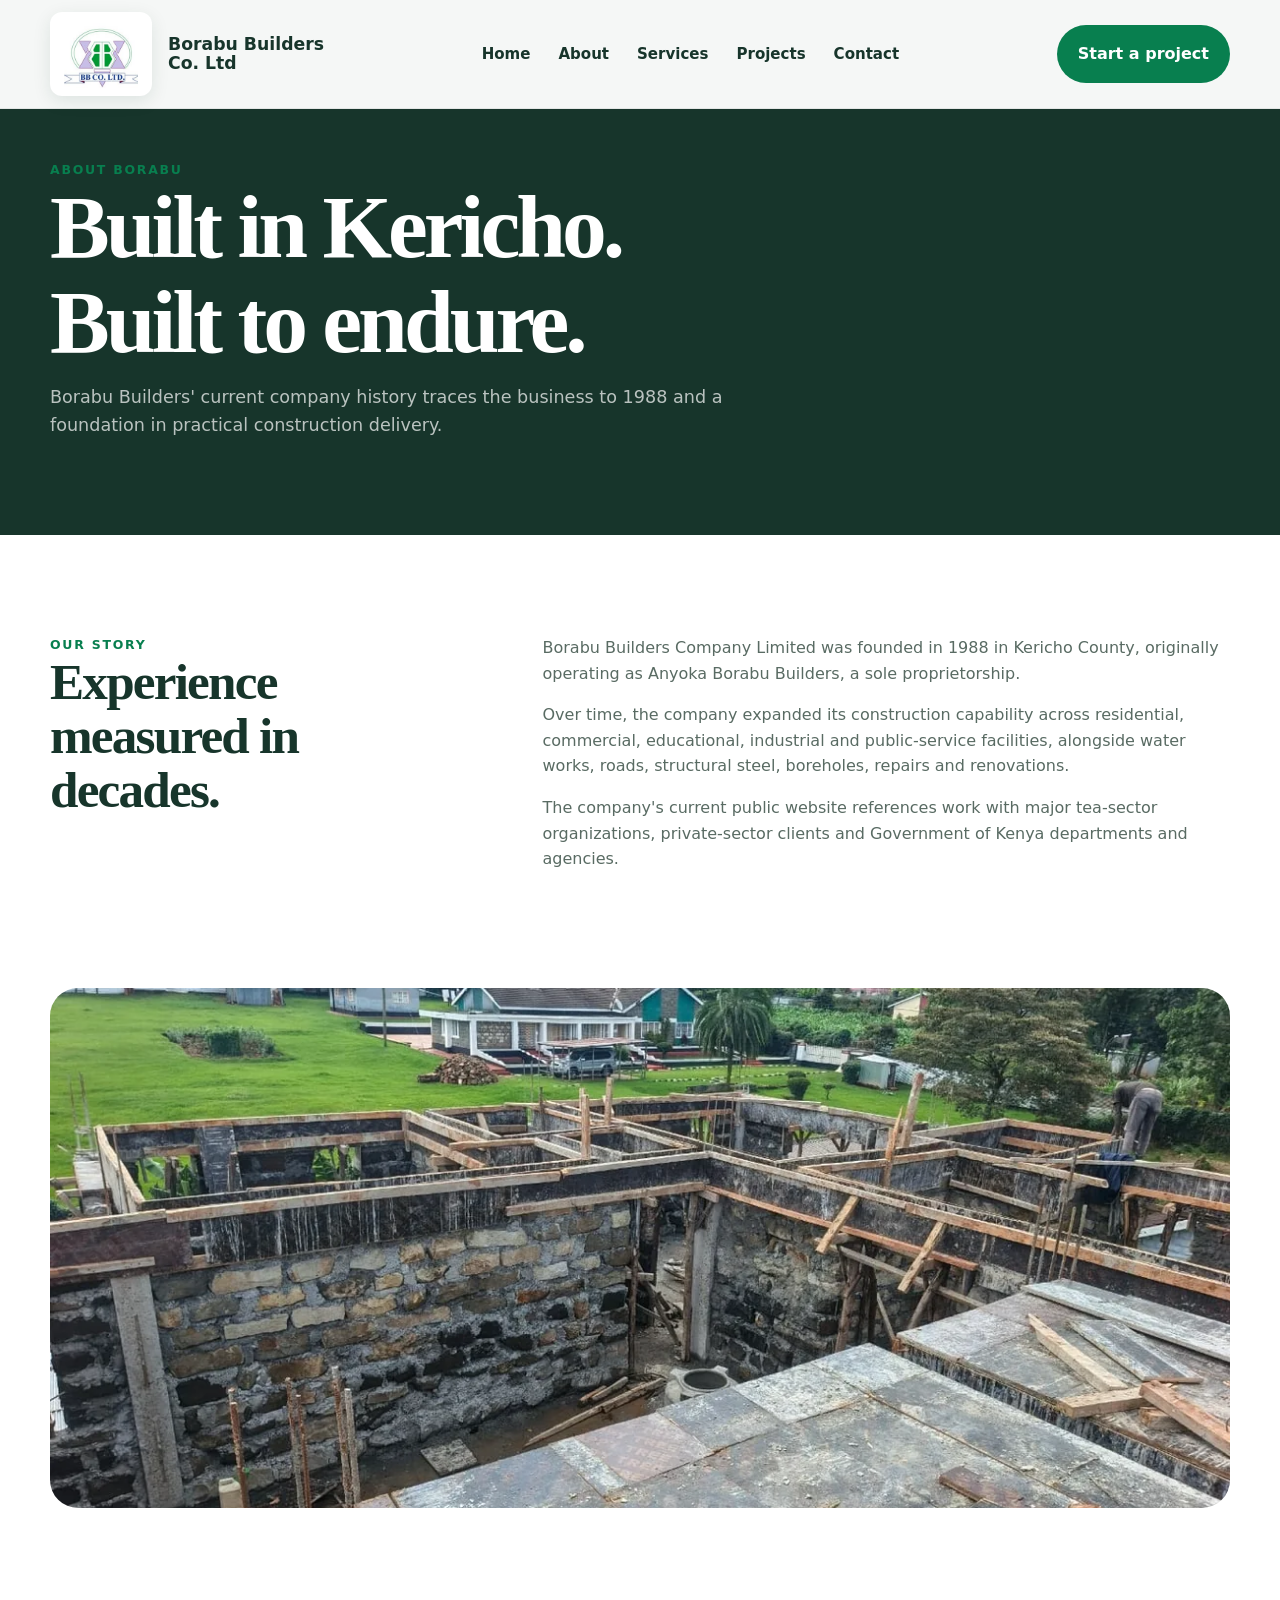
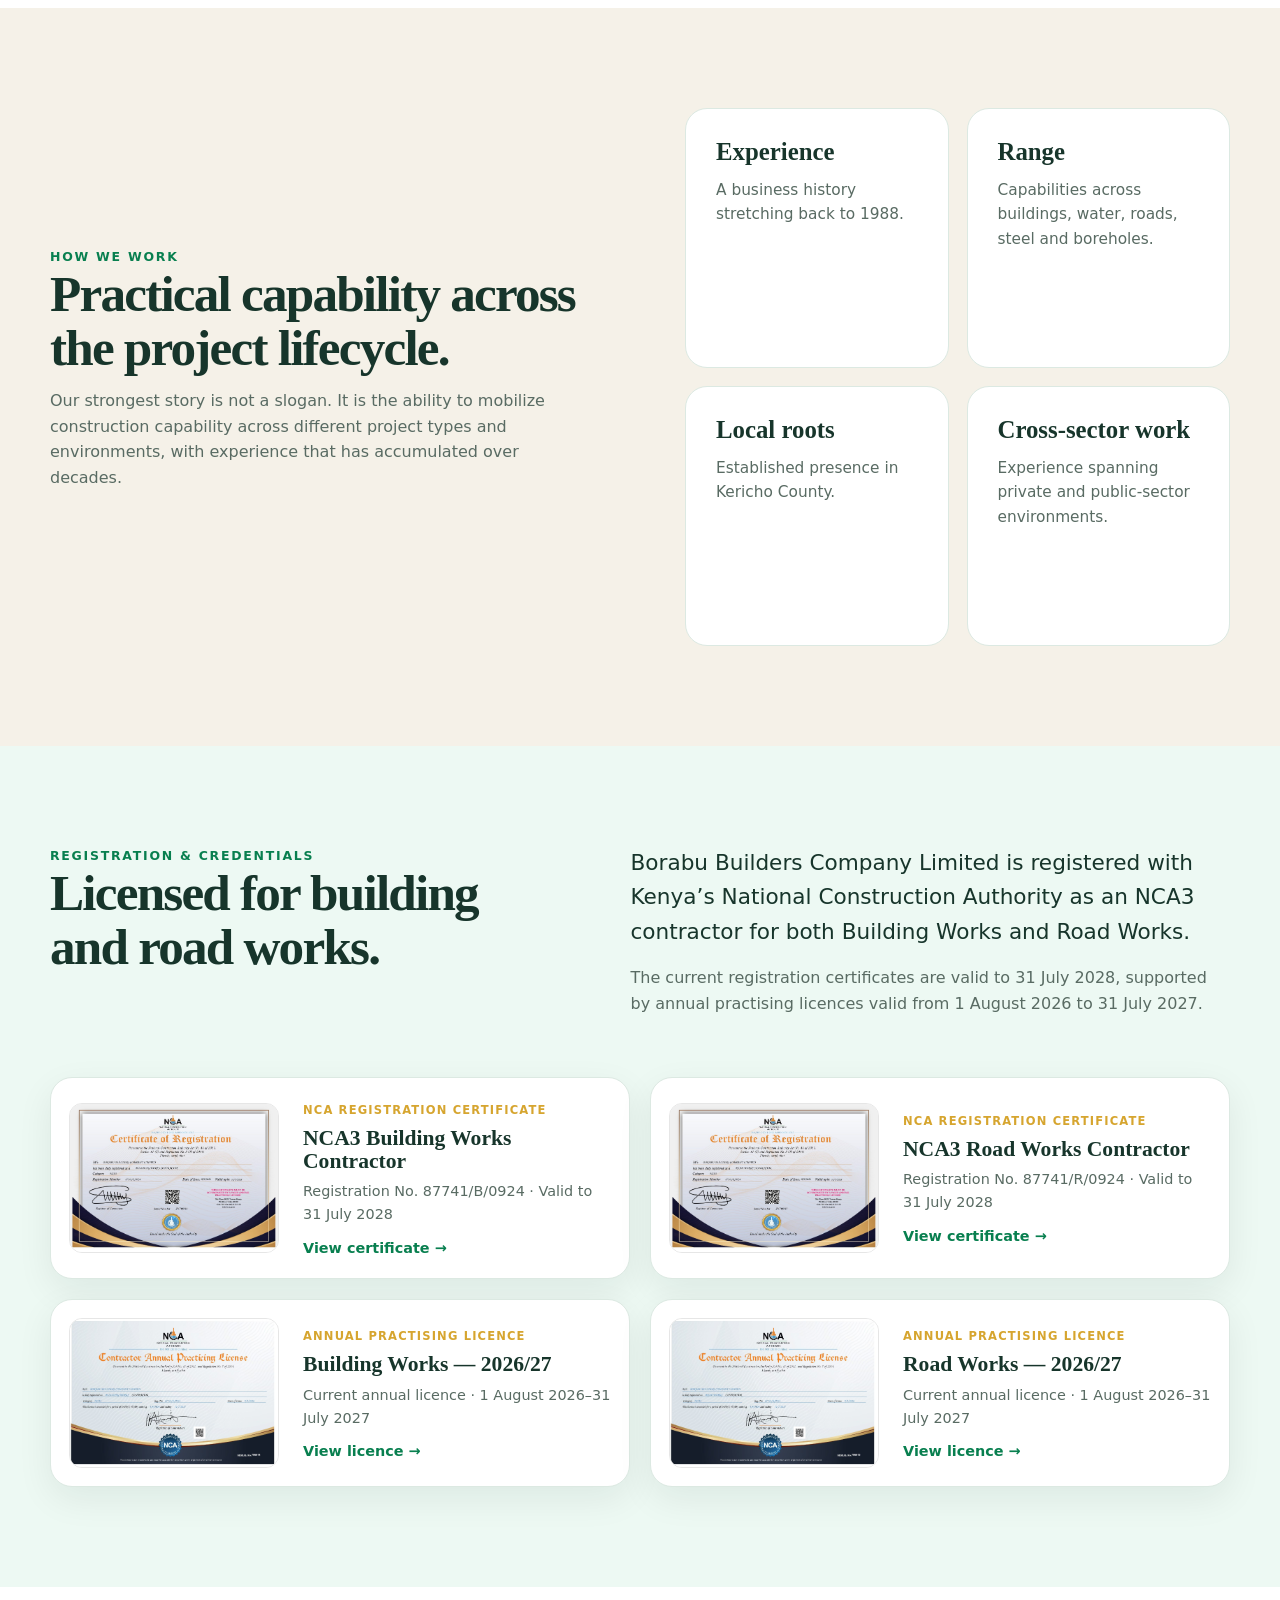
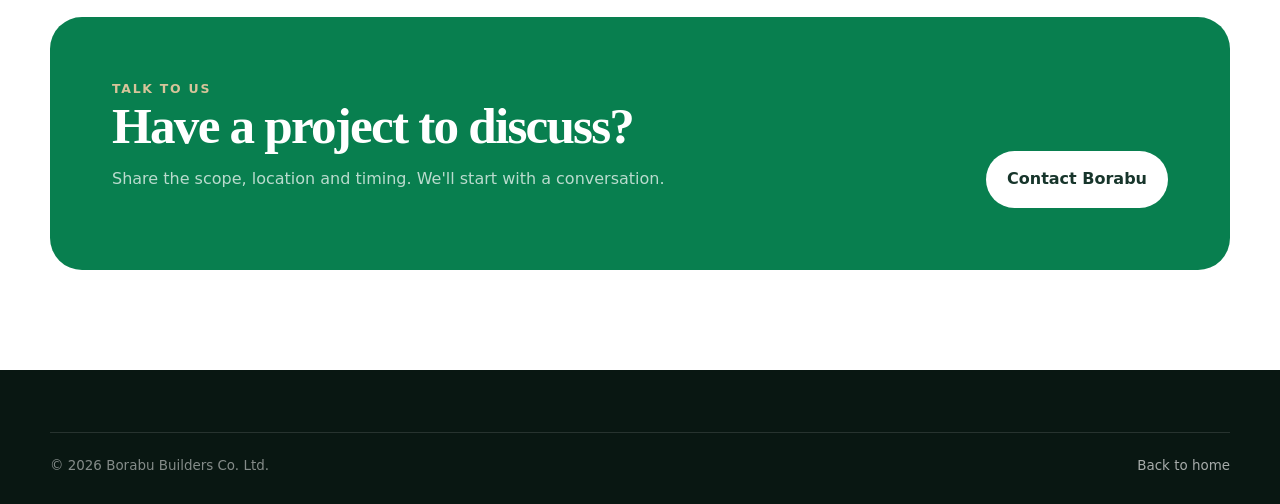
==== commit 58110fe1: "Add files via upload" ====
--- a/about.html
+++ b/about.html
@@ -1 +1,7 @@
-<!doctype html><html lang="en"><head><meta charset="utf-8"><meta name="viewport" content="width=device-width,initial-scale=1"><title>About | Borabu Builders Co. Ltd</title><link rel="stylesheet" href="assets/css/styles.css"></head><body><header class="site-header"><div class="container nav"><a class="brand" href="index.html"><img src="assets/images/borabu-logo.jpg" alt="Borabu Builders logo"><span>Borabu Builders<br>Co. Ltd</span></a><nav class="nav-links"><a href="index.html">Home</a><a href="about.html">About</a><a href="services.html">Services</a><a href="projects.html">Projects</a><a href="contact.html">Contact</a></nav><a class="btn btn-primary project-trigger" href="#start-project">Start a project</a><button class="menu-toggle">☰</button></div></header><main><section class="page-hero"><div class="container"><div class="eyebrow">About Borabu</div><h1>Built in Kericho.<br>Built to endure.</h1><p>Borabu Builders' current company history traces the business to 1988 and a foundation in practical construction delivery.</p></div></section><section><div class="container content-grid"><div><div class="eyebrow">Our story</div><h2>Experience measured in decades.</h2></div><div><p class="lead">Borabu Builders Company Limited was founded in 1988 in Kericho County, originally operating as Anyoka Borabu Builders, a sole proprietorship.</p><p>Over time, the company expanded its construction capability across residential, commercial, educational, industrial and public-service facilities, alongside water works, roads, structural steel, boreholes, repairs and renovations.</p><p>The company's current public website references work with major tea-sector organizations, private-sector clients and Government of Kenya departments and agencies.</p></div></div></section><section style="padding-top:0"><div class="container image-band reveal"><img src="assets/images/project-unfinished.webp" alt="Construction works in progress"></div></section><section class="heritage"><div class="container heritage-grid"><div><div class="eyebrow">How we work</div><h2>Practical capability across the project lifecycle.</h2><p>Our strongest story is not a slogan. It is the ability to mobilize construction capability across different project types and environments, with experience that has accumulated over decades.</p></div><div class="service-grid" style="grid-template-columns:1fr 1fr;margin:0"><div class="service-card"><h3>Experience</h3><p>A business history stretching back to 1988.</p></div><div class="service-card"><h3>Range</h3><p>Capabilities across buildings, water, roads, steel and boreholes.</p></div><div class="service-card"><h3>Local roots</h3><p>Established presence in Kericho County.</p></div><div class="service-card"><h3>Cross-sector work</h3><p>Experience spanning private and public-sector environments.</p></div></div></div></section><section class="cta"><div class="container"><div class="cta-box"><div><div class="eyebrow" style="color:#d7c49a">Talk to us</div><h2>Have a project to discuss?</h2><p>Share the scope, location and timing. We'll start with a conversation.</p></div><a class="btn btn-light" href="contact.html">Contact Borabu</a></div></div></section></main><footer class="footer"><div class="container"><div class="footer-bottom" style="margin-top:0"><span>© 2026 Borabu Builders Co. Ltd.</span><a href="index.html">Back to home</a></div></div></footer><script src="assets/js/site.js"></script></body></html>
+<!DOCTYPE html>
+<html lang="en"><head><meta charset="utf-8"/><meta content="width=device-width,initial-scale=1" name="viewport"/><title>About | Borabu Builders Co. Ltd</title><link href="assets/css/styles.css" rel="stylesheet"/><link href="https://borabubuilders.com/about.html" rel="canonical"/><meta content="Learn about Borabu Builders Co. Ltd, a Kenyan construction company delivering building and infrastructure projects." name="description"/></head><body><header class="site-header"><div class="container nav"><a class="brand" href="index.html"><img alt="Borabu Builders logo" src="assets/images/borabu-logo.jpg"/><span>Borabu Builders<br/>Co. Ltd</span></a><nav class="nav-links"><a href="index.html">Home</a><a href="about.html">About</a><a href="services.html">Services</a><a href="projects.html">Projects</a><a href="contact.html">Contact</a></nav><a class="btn btn-primary project-trigger" href="#start-project">Start a project</a><button class="menu-toggle">☰</button></div></header><main><section class="page-hero"><div class="container"><div class="eyebrow">About Borabu</div><h1>Built in Kericho.<br/>Built to endure.</h1><p>Borabu Builders' current company history traces the business to 1988 and a foundation in practical construction delivery.</p></div></section><section><div class="container content-grid"><div><div class="eyebrow">Our story</div><h2>Experience measured in decades.</h2></div><div><p class="lead">Borabu Builders Company Limited was founded in 1988 in Kericho County, originally operating as Anyoka Borabu Builders, a sole proprietorship.</p><p>Over time, the company expanded its construction capability across residential, commercial, educational, industrial and public-service facilities, alongside water works, roads, structural steel, boreholes, repairs and renovations.</p><p>The company's current public website references work with major tea-sector organizations, private-sector clients and Government of Kenya departments and agencies.</p></div></div></section><section style="padding-top:0"><div class="container image-band reveal"><img alt="Construction works in progress" src="assets/images/project-unfinished.webp"/></div></section><section class="heritage"><div class="container heritage-grid"><div><div class="eyebrow">How we work</div><h2>Practical capability across the project lifecycle.</h2><p>Our strongest story is not a slogan. It is the ability to mobilize construction capability across different project types and environments, with experience that has accumulated over decades.</p></div><div class="service-grid" style="grid-template-columns:1fr 1fr;margin:0"><div class="service-card"><h3>Experience</h3><p>A business history stretching back to 1988.</p></div><div class="service-card"><h3>Range</h3><p>Capabilities across buildings, water, roads, steel and boreholes.</p></div><div class="service-card"><h3>Local roots</h3><p>Established presence in Kericho County.</p></div><div class="service-card"><h3>Cross-sector work</h3><p>Experience spanning private and public-sector environments.</p></div></div></div></section><section class="credentials" id="certifications"><div class="container"><div class="intro-grid reveal"><div><div class="eyebrow">Registration &amp; credentials</div><h2>Licensed for building and road works.</h2></div><div><p class="lead">Borabu Builders Company Limited is registered with Kenya’s National Construction Authority as an NCA3 contractor for both Building Works and Road Works.</p><p>The current registration certificates are valid to 31 July 2028, supported by annual practising licences valid from 1 August 2026 to 31 July 2027.</p></div></div><div class="credential-grid">
+<a class="credential-card reveal" href="assets/documents/nca3-building-registration-certificate.pdf" target="_blank" rel="noopener"><img src="assets/images/certifications/nca3-building-registration-certificate.jpg" alt="NCA3 Building Works Contractor registration certificate"/><div><span class="credential-type">NCA registration certificate</span><h3>NCA3 Building Works Contractor</h3><p>Registration No. 87741/B/0924 · Valid to 31 July 2028</p><strong>View certificate →</strong></div></a>
+<a class="credential-card reveal" href="assets/documents/nca3-road-registration-certificate.pdf" target="_blank" rel="noopener"><img src="assets/images/certifications/nca3-road-registration-certificate.jpg" alt="NCA3 Road Works Contractor registration certificate"/><div><span class="credential-type">NCA registration certificate</span><h3>NCA3 Road Works Contractor</h3><p>Registration No. 87741/R/0924 · Valid to 31 July 2028</p><strong>View certificate →</strong></div></a>
+<a class="credential-card reveal" href="assets/documents/nca3-building-practising-license-2026-2027.pdf" target="_blank" rel="noopener"><img src="assets/images/certifications/nca3-building-practising-license-2026-2027.jpg" alt="NCA Building Works annual practising licence"/><div><span class="credential-type">Annual practising licence</span><h3>Building Works — 2026/27</h3><p>Current annual licence · 1 August 2026–31 July 2027</p><strong>View licence →</strong></div></a>
+<a class="credential-card reveal" href="assets/documents/nca3-road-practising-license-2026-2027.pdf" target="_blank" rel="noopener"><img src="assets/images/certifications/nca3-road-practising-license-2026-2027.jpg" alt="NCA Road Works annual practising licence"/><div><span class="credential-type">Annual practising licence</span><h3>Road Works — 2026/27</h3><p>Current annual licence · 1 August 2026–31 July 2027</p><strong>View licence →</strong></div></a>
+</div></div></section><section class="cta"><div class="container"><div class="cta-box"><div><div class="eyebrow" style="color:#d7c49a">Talk to us</div><h2>Have a project to discuss?</h2><p>Share the scope, location and timing. We'll start with a conversation.</p></div><a class="btn btn-light" href="contact.html">Contact Borabu</a></div></div></section></main><footer class="footer"><div class="container"><div class="footer-bottom" style="margin-top:0"><span>© 2026 Borabu Builders Co. Ltd.</span><a href="index.html">Back to home</a></div></div></footer><script src="assets/js/site.js"></script></body></html>
--- a/assets/css/styles.css
+++ b/assets/css/styles.css
@@ -15,3 +15,12 @@
 *{box-sizing:border-box}html{scroll-behavior:smooth}body{margin:0;font-family:Inter,ui-sans-serif,system-ui,-apple-system,BlinkMacSystemFont,"Segoe UI",sans-serif;background:var(--paper);color:var(--ink);line-height:1.6}img{max-width:100%;display:block}a{color:inherit;text-decoration:none}.container{width:min(1180px,calc(100% - 40px));margin:auto}.eyebrow{font-size:.78rem;font-weight:800;letter-spacing:.14em;text-transform:uppercase;color:var(--forest)}h1,h2,h3{font-family:Georgia,"Times New Roman",serif;line-height:1.06;margin:0 0 .8rem}h1{font-size:clamp(3rem,7vw,6.4rem);letter-spacing:-.045em}h2{font-size:clamp(2.25rem,4vw,4.2rem);letter-spacing:-.035em}h3{font-size:1.55rem}p{margin:0 0 1rem;color:var(--muted)}.btn{display:inline-flex;align-items:center;justify-content:center;gap:.6rem;padding:.92rem 1.25rem;border-radius:999px;font-weight:800;border:1px solid transparent;transition:.2s ease}.btn-primary{background:var(--forest);color:#fff}.btn-primary:hover{background:#084b33;transform:translateY(-1px)}.btn-light{background:#fff;color:var(--ink)}.btn-outline{border-color:rgba(255,255,255,.45);color:#fff}.site-header{position:fixed;z-index:50;top:0;left:0;right:0;background:rgba(255,255,255,.96);backdrop-filter:blur(14px);border-bottom:1px solid rgba(16,35,29,.08)}.nav{height:108px;display:flex;align-items:center;justify-content:space-between;gap:30px}.brand{display:flex;align-items:center;gap:16px;font-weight:900}.brand img{width:102px;height:84px;object-fit:contain;background:#fff;border-radius:12px;padding:5px;box-shadow:0 5px 18px rgba(14,60,42,.10)}.brand span{font-size:1.08rem;line-height:1.12;max-width:210px;color:var(--ink)}.nav-links{display:flex;align-items:center;gap:28px;font-weight:700;font-size:.94rem}.nav-links a:hover{color:var(--forest)}.menu-toggle{display:none;background:none;border:0;font-size:1.8rem}.hero{min-height:92vh;padding-top:108px;display:grid;align-items:end;position:relative;color:#fff;overflow:hidden;background:#0d5138}.hero-media{position:absolute;inset:0}.hero-media img{width:100%;height:100%;object-fit:cover;object-position:center 50%;filter:saturate(1.08) contrast(1.03) brightness(1.06)}.hero-media:after{content:"";position:absolute;inset:0;background:linear-gradient(90deg,rgba(7,66,43,.84) 0%,rgba(7,66,43,.60) 38%,rgba(7,66,43,.12) 72%,rgba(7,66,43,.10) 100%),linear-gradient(0deg,rgba(7,50,35,.58) 0%,transparent 45%)}.hero-content{position:relative;z-index:2;padding:120px 0 82px;max-width:840px}.hero .eyebrow{color:#f2cc68}.hero p{color:rgba(255,255,255,.82);font-size:1.15rem;max-width:680px}.hero-actions{display:flex;gap:12px;flex-wrap:wrap;margin-top:30px}.hero-proof{position:relative;z-index:2;border-top:1px solid rgba(255,255,255,.18);padding:22px 0;background:rgba(5,92,58,.62)}.proof-grid{display:grid;grid-template-columns:repeat(4,1fr);gap:18px}.proof-item strong{display:block;font-size:1.08rem;color:#fff}.proof-item span{font-size:.82rem;color:rgba(255,255,255,.62)}section{padding:100px 0}.intro-grid{display:grid;grid-template-columns:.9fr 1.1fr;gap:90px;align-items:start}.intro-grid .lead{font-size:1.35rem;color:var(--ink);max-width:730px}.service-grid{display:grid;grid-template-columns:repeat(3,1fr);gap:18px;margin-top:42px}.service-card{background:#fff;border:1px solid var(--line);border-radius:var(--radius);padding:30px;min-height:260px;transition:.25s ease}.service-card:hover{transform:translateY(-5px);box-shadow:var(--shadow)}.service-no{font-size:.8rem;color:var(--gold);font-weight:900;letter-spacing:.12em}.service-card p{font-size:.96rem}.projects{background:#123f31;color:#fff}.projects .eyebrow{color:#f2cc68}.projects p{color:rgba(255,255,255,.65)}.project-grid{display:grid;grid-template-columns:1.2fr .8fr;gap:18px;margin-top:42px}.project-stack{display:grid;grid-template-columns:1fr 1fr;gap:18px}.project-card{position:relative;overflow:hidden;border-radius:var(--radius);min-height:360px;background:#24352f}.project-card.large{min-height:738px}.project-card img{width:100%;height:100%;object-fit:cover;position:absolute;inset:0;transition:transform .5s ease}.project-card:hover img{transform:scale(1.03)}.project-card:after{content:"";position:absolute;inset:0;background:linear-gradient(0deg,rgba(7,20,16,.9),rgba(7,20,16,0) 60%)}.project-label{position:absolute;z-index:2;left:24px;right:24px;bottom:22px}.project-label small{color:#d9c79e;text-transform:uppercase;letter-spacing:.12em;font-weight:800}.project-label h3{margin:.3rem 0 0;color:#fff}.heritage{background:var(--sand)}.heritage-grid{display:grid;grid-template-columns:1fr 1fr;gap:90px;align-items:center}.heritage-panel{background:var(--forest);color:#fff;padding:48px;border-radius:var(--radius)}.heritage-panel p{color:rgba(255,255,255,.74)}.timeline{border-left:1px solid rgba(255,255,255,.25);padding-left:22px;margin-top:28px}.timeline div{margin-bottom:22px}.timeline strong{display:block;color:#fff}.clients{padding:64px 0}.client-row{display:flex;flex-wrap:wrap;gap:10px;margin-top:24px}.client-chip{padding:.7rem 1rem;border:1px solid var(--line);border-radius:999px;background:#fff;font-weight:800;font-size:.88rem;color:#3e4944}.cta{padding:30px 0 100px}.cta-box{background:var(--forest);color:#fff;border-radius:32px;padding:62px;display:flex;justify-content:space-between;align-items:end;gap:40px}.cta-box p{color:rgba(255,255,255,.72);max-width:620px}.footer{background:#091712;color:#fff;padding:62px 0 28px}.footer-grid{display:grid;grid-template-columns:1.4fr .8fr .8fr;gap:50px}.footer p,.footer a{color:rgba(255,255,255,.64)}.footer-links{display:grid;gap:9px}.footer-bottom{margin-top:45px;padding-top:22px;border-top:1px solid rgba(255,255,255,.12);display:flex;justify-content:space-between;gap:20px;font-size:.84rem;color:rgba(255,255,255,.5)}.page-hero{padding:160px 0 80px;background:var(--ink);color:#fff}.page-hero p{color:rgba(255,255,255,.7);max-width:720px;font-size:1.1rem}.content-grid{display:grid;grid-template-columns:.75fr 1.25fr;gap:80px}.image-band{height:520px;border-radius:28px;overflow:hidden}.image-band img{width:100%;height:100%;object-fit:cover}.project-list{display:grid;grid-template-columns:repeat(3,1fr);gap:18px}.project-tile{background:#fff;border:1px solid var(--line);border-radius:18px;overflow:hidden}.project-tile img{width:100%;height:240px;object-fit:cover}.project-tile div{padding:20px}.contact-grid{display:grid;grid-template-columns:.8fr 1.2fr;gap:60px}.contact-card{background:var(--ink);color:#fff;padding:36px;border-radius:24px}.contact-card p,.contact-card a{color:rgba(255,255,255,.72)}form{display:grid;gap:16px}.field{display:grid;gap:7px}label{font-weight:800;font-size:.9rem}input,textarea,select{width:100%;border:1px solid #d7ddda;background:#fff;border-radius:14px;padding:14px 15px;font:inherit;color:var(--ink)}textarea{min-height:160px;resize:vertical}.note{font-size:.82rem;color:#7b857f}.reveal{opacity:0;transform:translateY(18px);transition:.65s ease}.reveal.visible{opacity:1;transform:none}@media(max-width:900px){.nav-links{position:absolute;display:none;top:108px;left:20px;right:20px;background:#fff;box-shadow:var(--shadow);border-radius:18px;padding:18px;flex-direction:column;align-items:flex-start}.nav-links.open{display:flex}.menu-toggle{display:block}.nav .btn{display:none}.proof-grid{grid-template-columns:1fr 1fr}.intro-grid,.heritage-grid,.content-grid,.contact-grid{grid-template-columns:1fr;gap:40px}.service-grid,.project-list{grid-template-columns:1fr 1fr}.project-grid{grid-template-columns:1fr}.project-card.large{min-height:520px}.cta-box{padding:42px;align-items:flex-start;flex-direction:column}.footer-grid{grid-template-columns:1fr 1fr}}@media(max-width:620px){.brand img{width:78px;height:66px}.brand span{font-size:.9rem;max-width:155px}.nav{height:88px}.nav-links{top:88px}.hero{padding-top:88px}.container{width:min(100% - 28px,1180px)}.hero{min-height:780px}.hero-content{padding:100px 0 60px}.hero h1{font-size:3.35rem}.proof-grid{grid-template-columns:1fr 1fr}.service-grid,.project-list,.project-stack{grid-template-columns:1fr}.project-card,.project-card.large{min-height:420px}.cta-box{padding:32px 24px}.footer-grid{grid-template-columns:1fr}.footer-bottom{flex-direction:column}.page-hero{padding-top:135px}section{padding:76px 0}}
 /* V4 project enquiry modal */
 .form-row{display:grid;grid-template-columns:1fr 1fr;gap:14px}.hidden-field{position:absolute!important;left:-9999px!important;width:1px;height:1px;overflow:hidden}.project-modal{position:fixed;inset:0;z-index:200;display:none;align-items:center;justify-content:center;padding:22px}.project-modal.open{display:flex}.project-modal-backdrop{position:absolute;inset:0;background:rgba(8,28,22,.72);backdrop-filter:blur(6px)}.project-modal-panel{position:relative;z-index:2;background:#fff;width:min(780px,100%);max-height:calc(100vh - 44px);overflow:auto;border-radius:26px;box-shadow:0 30px 90px rgba(0,0,0,.28);padding:34px}.project-modal-head{display:flex;justify-content:space-between;gap:20px;align-items:flex-start;margin-bottom:20px}.project-modal-head h2{font-size:clamp(2rem,4vw,3.2rem);margin-bottom:.35rem}.project-modal-close{border:0;background:var(--mint);color:var(--ink);width:44px;height:44px;border-radius:50%;font-size:1.5rem;cursor:pointer;flex:0 0 auto}.project-modal form{gap:13px}.project-modal textarea{min-height:115px}.project-modal .note{margin-bottom:0}.project-modal .btn{margin-top:3px}.modal-open{overflow:hidden}.thank-hero{min-height:70vh;display:flex;align-items:center}.thank-hero .container{padding-top:40px;padding-bottom:40px}@media(max-width:620px){.project-modal{padding:10px;align-items:flex-end}.project-modal-panel{max-height:94vh;border-radius:22px 22px 0 0;padding:24px 18px}.form-row{grid-template-columns:1fr}.project-modal-head h2{font-size:2.1rem}}
+
+/* V5 featured project case studies */
+.featured-projects{display:grid;gap:54px}.case-study{background:#fff;border:1px solid var(--line);border-radius:28px;overflow:hidden;box-shadow:0 14px 45px rgba(16,35,29,.08)}.case-study-cover{height:520px;overflow:hidden;background:#e8ece9}.case-study-cover img{width:100%;height:100%;object-fit:cover}.case-study-copy{padding:38px}.case-study-copy h2{font-size:clamp(2.2rem,4vw,3.7rem);margin-top:.35rem}.case-study-lead{font-size:1.15rem;font-weight:800;color:var(--forest);margin-top:-.25rem}.case-study-copy>p:not(.case-study-lead){max-width:820px}.case-study-gallery{display:grid;grid-template-columns:repeat(4,1fr);gap:12px;margin-top:28px}.case-study-gallery img{width:100%;height:190px;object-fit:cover;border-radius:14px}.case-study-gallery.three{grid-template-columns:repeat(2,1fr)}.portfolio-more{padding-top:10px}.portfolio-more h2{max-width:700px;margin-top:10px;margin-bottom:36px}.project-list.compact .project-tile img{height:210px}@media(max-width:900px){.case-study-cover{height:420px}.case-study-gallery{grid-template-columns:repeat(2,1fr)}}@media(max-width:620px){.case-study-cover{height:300px}.case-study-copy{padding:25px 18px}.case-study-gallery,.case-study-gallery.three{grid-template-columns:1fr 1fr;gap:8px}.case-study-gallery img{height:130px}}
+
+/* V6 project video galleries */
+.project-videos{display:grid;grid-template-columns:1fr 1fr;gap:12px;margin-top:14px}.project-videos video{width:100%;max-height:420px;background:#091712;border-radius:14px}.project-videos.single{grid-template-columns:minmax(0,760px)}@media(max-width:620px){.project-videos{grid-template-columns:1fr}.project-videos.single{grid-template-columns:1fr}}
+
+/* V7 NCA credentials */
+.credentials{background:var(--mint)}.credential-grid{display:grid;grid-template-columns:repeat(2,1fr);gap:20px;margin-top:44px}.credential-card{display:grid;grid-template-columns:210px 1fr;gap:24px;align-items:center;background:#fff;border:1px solid var(--line);border-radius:22px;padding:18px;box-shadow:0 12px 36px rgba(16,35,29,.07);transition:.25s ease}.credential-card:hover{transform:translateY(-4px);box-shadow:var(--shadow)}.credential-card img{width:210px;height:150px;object-fit:cover;object-position:center;border-radius:13px;border:1px solid #e6e6e6}.credential-card h3{margin:.35rem 0 .45rem;font-size:1.35rem}.credential-card p{font-size:.9rem;margin-bottom:.55rem}.credential-card strong{color:var(--forest);font-size:.9rem}.credential-type{font-size:.72rem;font-weight:900;letter-spacing:.1em;text-transform:uppercase;color:var(--gold)}@media(max-width:900px){.credential-grid{grid-template-columns:1fr}}@media(max-width:620px){.credential-card{grid-template-columns:1fr}.credential-card img{width:100%;height:auto;max-height:260px;object-fit:contain;background:#f7f7f7}}
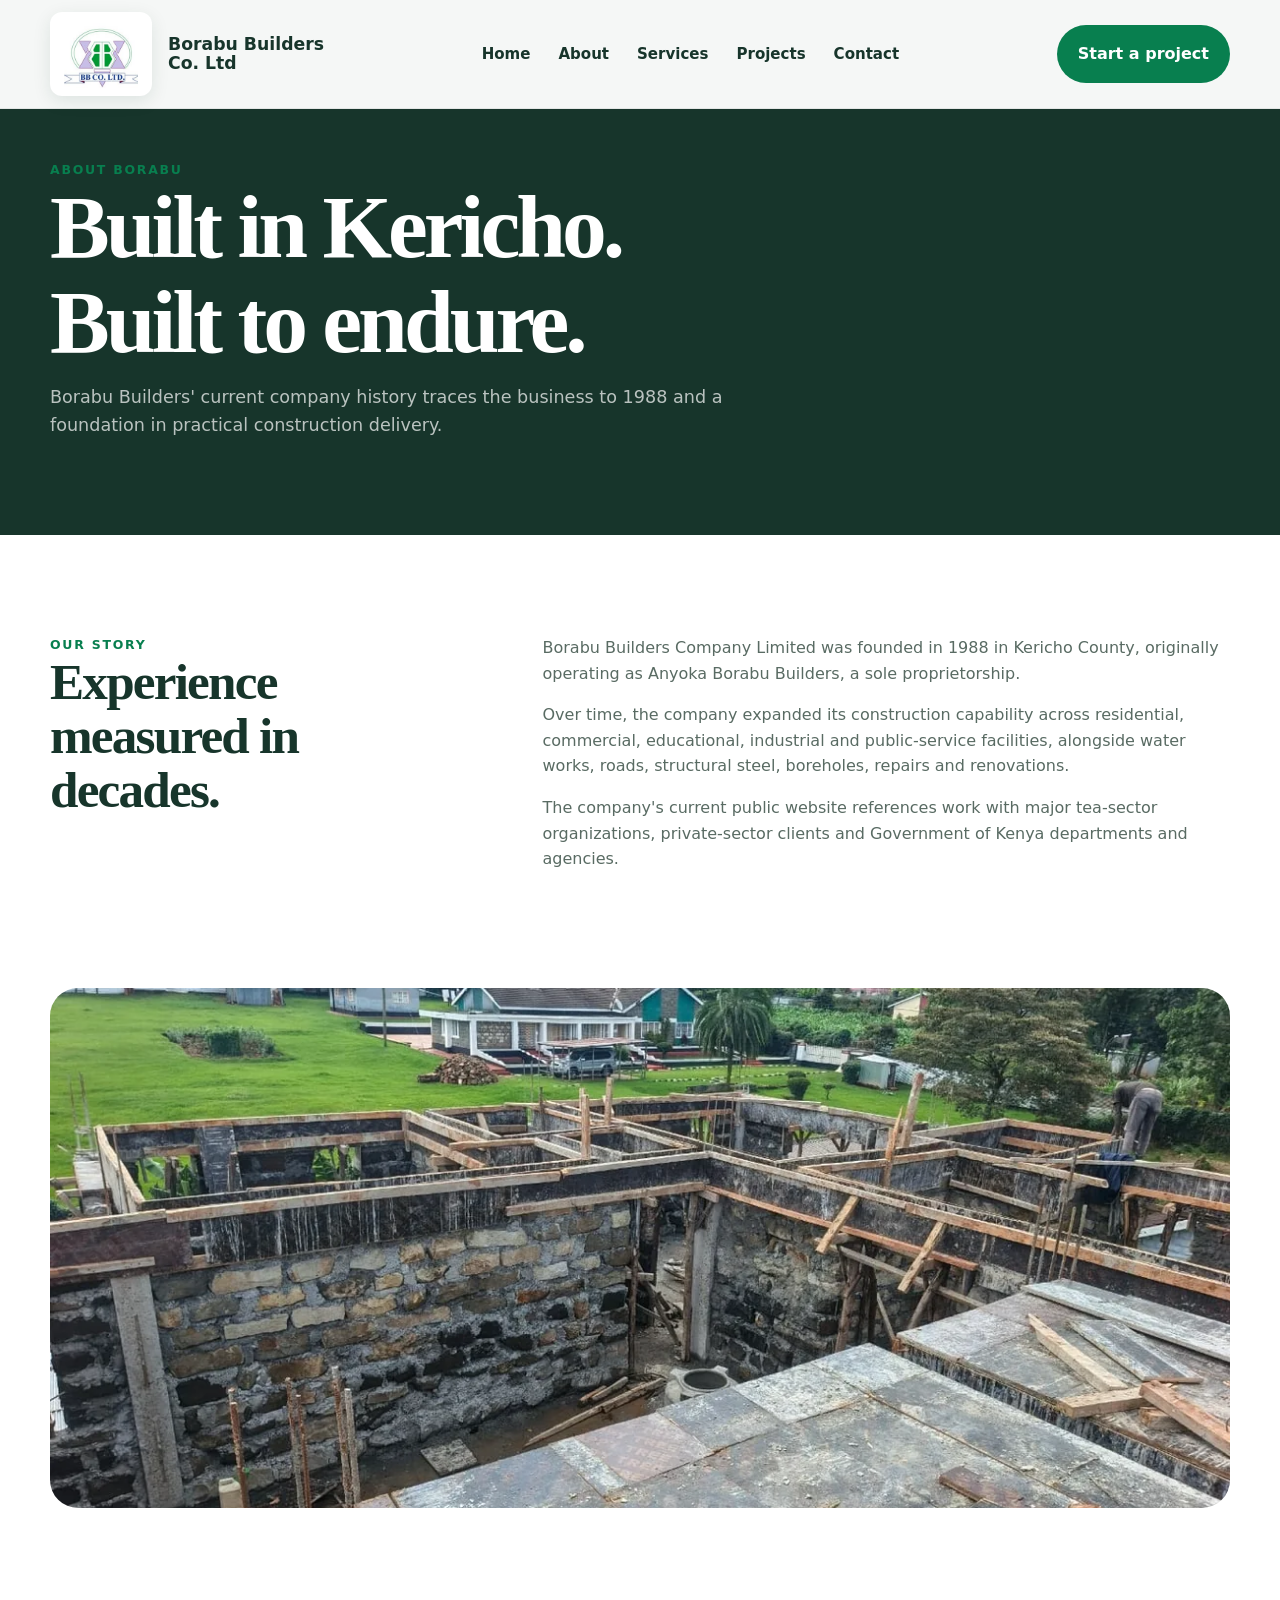
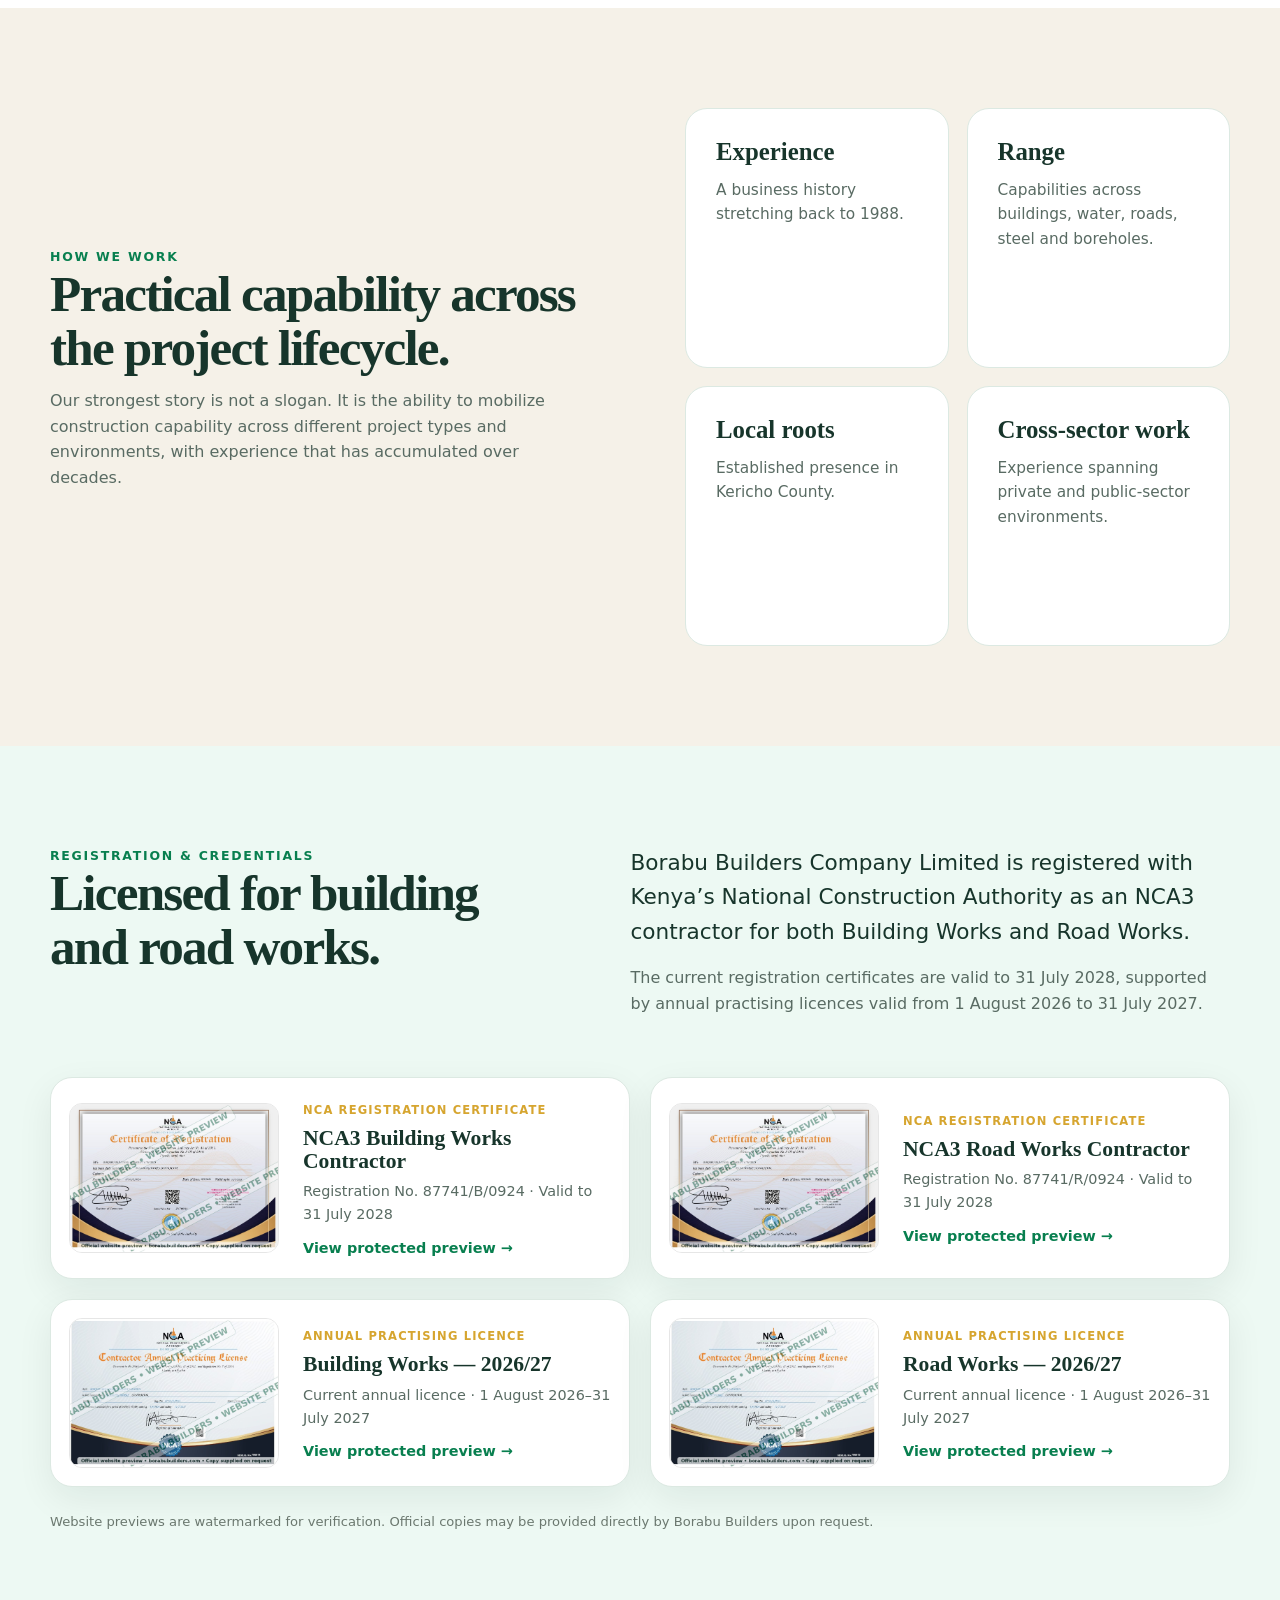
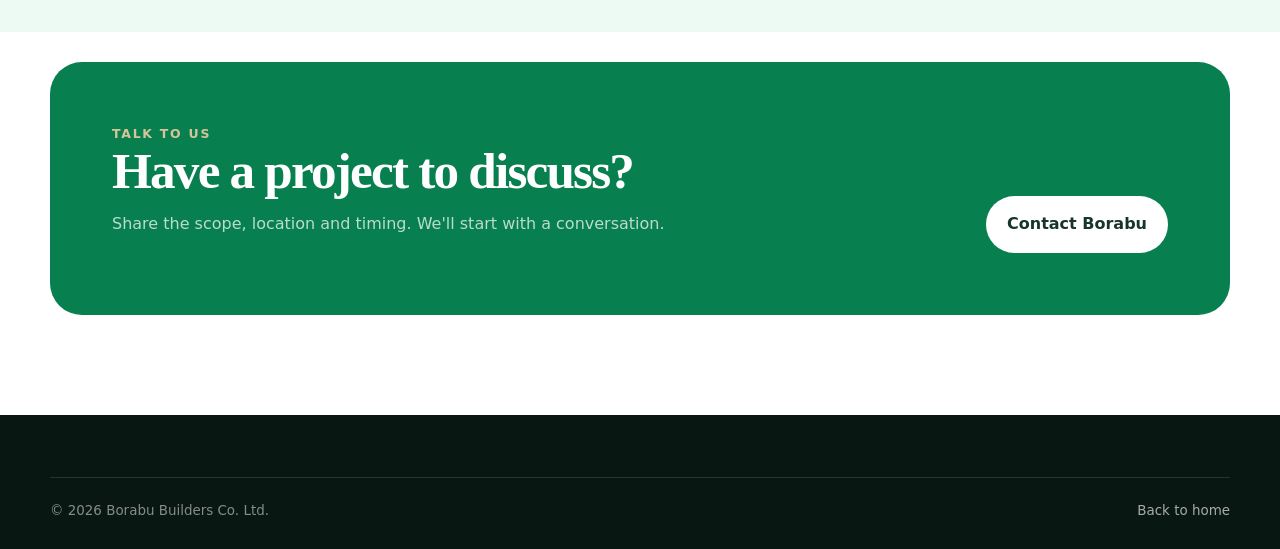
==== commit 358d5c95: "Add files via upload" ====
--- a/about.html
+++ b/about.html
@@ -1,7 +1,7 @@
 <!DOCTYPE html>
 <html lang="en"><head><meta charset="utf-8"/><meta content="width=device-width,initial-scale=1" name="viewport"/><title>About | Borabu Builders Co. Ltd</title><link href="assets/css/styles.css" rel="stylesheet"/><link href="https://borabubuilders.com/about.html" rel="canonical"/><meta content="Learn about Borabu Builders Co. Ltd, a Kenyan construction company delivering building and infrastructure projects." name="description"/></head><body><header class="site-header"><div class="container nav"><a class="brand" href="index.html"><img alt="Borabu Builders logo" src="assets/images/borabu-logo.jpg"/><span>Borabu Builders<br/>Co. Ltd</span></a><nav class="nav-links"><a href="index.html">Home</a><a href="about.html">About</a><a href="services.html">Services</a><a href="projects.html">Projects</a><a href="contact.html">Contact</a></nav><a class="btn btn-primary project-trigger" href="#start-project">Start a project</a><button class="menu-toggle">☰</button></div></header><main><section class="page-hero"><div class="container"><div class="eyebrow">About Borabu</div><h1>Built in Kericho.<br/>Built to endure.</h1><p>Borabu Builders' current company history traces the business to 1988 and a foundation in practical construction delivery.</p></div></section><section><div class="container content-grid"><div><div class="eyebrow">Our story</div><h2>Experience measured in decades.</h2></div><div><p class="lead">Borabu Builders Company Limited was founded in 1988 in Kericho County, originally operating as Anyoka Borabu Builders, a sole proprietorship.</p><p>Over time, the company expanded its construction capability across residential, commercial, educational, industrial and public-service facilities, alongside water works, roads, structural steel, boreholes, repairs and renovations.</p><p>The company's current public website references work with major tea-sector organizations, private-sector clients and Government of Kenya departments and agencies.</p></div></div></section><section style="padding-top:0"><div class="container image-band reveal"><img alt="Construction works in progress" src="assets/images/project-unfinished.webp"/></div></section><section class="heritage"><div class="container heritage-grid"><div><div class="eyebrow">How we work</div><h2>Practical capability across the project lifecycle.</h2><p>Our strongest story is not a slogan. It is the ability to mobilize construction capability across different project types and environments, with experience that has accumulated over decades.</p></div><div class="service-grid" style="grid-template-columns:1fr 1fr;margin:0"><div class="service-card"><h3>Experience</h3><p>A business history stretching back to 1988.</p></div><div class="service-card"><h3>Range</h3><p>Capabilities across buildings, water, roads, steel and boreholes.</p></div><div class="service-card"><h3>Local roots</h3><p>Established presence in Kericho County.</p></div><div class="service-card"><h3>Cross-sector work</h3><p>Experience spanning private and public-sector environments.</p></div></div></div></section><section class="credentials" id="certifications"><div class="container"><div class="intro-grid reveal"><div><div class="eyebrow">Registration &amp; credentials</div><h2>Licensed for building and road works.</h2></div><div><p class="lead">Borabu Builders Company Limited is registered with Kenya’s National Construction Authority as an NCA3 contractor for both Building Works and Road Works.</p><p>The current registration certificates are valid to 31 July 2028, supported by annual practising licences valid from 1 August 2026 to 31 July 2027.</p></div></div><div class="credential-grid">
-<a class="credential-card reveal" href="assets/documents/nca3-building-registration-certificate.pdf" target="_blank" rel="noopener"><img src="assets/images/certifications/nca3-building-registration-certificate.jpg" alt="NCA3 Building Works Contractor registration certificate"/><div><span class="credential-type">NCA registration certificate</span><h3>NCA3 Building Works Contractor</h3><p>Registration No. 87741/B/0924 · Valid to 31 July 2028</p><strong>View certificate →</strong></div></a>
-<a class="credential-card reveal" href="assets/documents/nca3-road-registration-certificate.pdf" target="_blank" rel="noopener"><img src="assets/images/certifications/nca3-road-registration-certificate.jpg" alt="NCA3 Road Works Contractor registration certificate"/><div><span class="credential-type">NCA registration certificate</span><h3>NCA3 Road Works Contractor</h3><p>Registration No. 87741/R/0924 · Valid to 31 July 2028</p><strong>View certificate →</strong></div></a>
-<a class="credential-card reveal" href="assets/documents/nca3-building-practising-license-2026-2027.pdf" target="_blank" rel="noopener"><img src="assets/images/certifications/nca3-building-practising-license-2026-2027.jpg" alt="NCA Building Works annual practising licence"/><div><span class="credential-type">Annual practising licence</span><h3>Building Works — 2026/27</h3><p>Current annual licence · 1 August 2026–31 July 2027</p><strong>View licence →</strong></div></a>
-<a class="credential-card reveal" href="assets/documents/nca3-road-practising-license-2026-2027.pdf" target="_blank" rel="noopener"><img src="assets/images/certifications/nca3-road-practising-license-2026-2027.jpg" alt="NCA Road Works annual practising licence"/><div><span class="credential-type">Annual practising licence</span><h3>Road Works — 2026/27</h3><p>Current annual licence · 1 August 2026–31 July 2027</p><strong>View licence →</strong></div></a>
-</div></div></section><section class="cta"><div class="container"><div class="cta-box"><div><div class="eyebrow" style="color:#d7c49a">Talk to us</div><h2>Have a project to discuss?</h2><p>Share the scope, location and timing. We'll start with a conversation.</p></div><a class="btn btn-light" href="contact.html">Contact Borabu</a></div></div></section></main><footer class="footer"><div class="container"><div class="footer-bottom" style="margin-top:0"><span>© 2026 Borabu Builders Co. Ltd.</span><a href="index.html">Back to home</a></div></div></footer><script src="assets/js/site.js"></script></body></html>
+<button class="credential-card reveal certificate-trigger" type="button" data-cert-src="assets/images/certifications/nca3-building-registration-certificate.jpg" data-cert-title="NCA3 Building Works Contractor — Registration Certificate"><img class="protected-certificate" src="assets/images/certifications/nca3-building-registration-certificate.jpg" alt="NCA3 Building Works Contractor registration certificate" draggable="false"/><div><span class="credential-type">NCA registration certificate</span><h3>NCA3 Building Works Contractor</h3><p>Registration No. 87741/B/0924 · Valid to 31 July 2028</p><strong>View protected preview →</strong></div></button>
+<button class="credential-card reveal certificate-trigger" type="button" data-cert-src="assets/images/certifications/nca3-road-registration-certificate.jpg" data-cert-title="NCA3 Road Works Contractor — Registration Certificate"><img class="protected-certificate" src="assets/images/certifications/nca3-road-registration-certificate.jpg" alt="NCA3 Road Works Contractor registration certificate" draggable="false"/><div><span class="credential-type">NCA registration certificate</span><h3>NCA3 Road Works Contractor</h3><p>Registration No. 87741/R/0924 · Valid to 31 July 2028</p><strong>View protected preview →</strong></div></button>
+<button class="credential-card reveal certificate-trigger" type="button" data-cert-src="assets/images/certifications/nca3-building-practising-license-2026-2027.jpg" data-cert-title="Building Works — 2026/27 Annual Practising Licence"><img class="protected-certificate" src="assets/images/certifications/nca3-building-practising-license-2026-2027.jpg" alt="NCA Building Works annual practising licence" draggable="false"/><div><span class="credential-type">Annual practising licence</span><h3>Building Works — 2026/27</h3><p>Current annual licence · 1 August 2026–31 July 2027</p><strong>View protected preview →</strong></div></button>
+<button class="credential-card reveal certificate-trigger" type="button" data-cert-src="assets/images/certifications/nca3-road-practising-license-2026-2027.jpg" data-cert-title="Road Works — 2026/27 Annual Practising Licence"><img class="protected-certificate" src="assets/images/certifications/nca3-road-practising-license-2026-2027.jpg" alt="NCA Road Works annual practising licence" draggable="false"/><div><span class="credential-type">Annual practising licence</span><h3>Road Works — 2026/27</h3><p>Current annual licence · 1 August 2026–31 July 2027</p><strong>View protected preview →</strong></div></button>
+</div><p class="certificate-note">Website previews are watermarked for verification. Official copies may be provided directly by Borabu Builders upon request.</p></div></section><section class="cta"><div class="container"><div class="cta-box"><div><div class="eyebrow" style="color:#d7c49a">Talk to us</div><h2>Have a project to discuss?</h2><p>Share the scope, location and timing. We'll start with a conversation.</p></div><a class="btn btn-light" href="contact.html">Contact Borabu</a></div></div></section></main><footer class="footer"><div class="container"><div class="footer-bottom" style="margin-top:0"><span>© 2026 Borabu Builders Co. Ltd.</span><a href="index.html">Back to home</a></div></div></footer><script src="assets/js/site.js"></script></body></html>
--- a/assets/css/styles.css
+++ b/assets/css/styles.css
@@ -24,3 +24,7 @@
 
 /* V7 NCA credentials */
 .credentials{background:var(--mint)}.credential-grid{display:grid;grid-template-columns:repeat(2,1fr);gap:20px;margin-top:44px}.credential-card{display:grid;grid-template-columns:210px 1fr;gap:24px;align-items:center;background:#fff;border:1px solid var(--line);border-radius:22px;padding:18px;box-shadow:0 12px 36px rgba(16,35,29,.07);transition:.25s ease}.credential-card:hover{transform:translateY(-4px);box-shadow:var(--shadow)}.credential-card img{width:210px;height:150px;object-fit:cover;object-position:center;border-radius:13px;border:1px solid #e6e6e6}.credential-card h3{margin:.35rem 0 .45rem;font-size:1.35rem}.credential-card p{font-size:.9rem;margin-bottom:.55rem}.credential-card strong{color:var(--forest);font-size:.9rem}.credential-type{font-size:.72rem;font-weight:900;letter-spacing:.1em;text-transform:uppercase;color:var(--gold)}@media(max-width:900px){.credential-grid{grid-template-columns:1fr}}@media(max-width:620px){.credential-card{grid-template-columns:1fr}.credential-card img{width:100%;height:auto;max-height:260px;object-fit:contain;background:#f7f7f7}}
+
+
+/* V8 protected certificate previews */
+.credential-card{font:inherit;color:inherit;text-align:left;cursor:pointer;width:100%;appearance:none;-webkit-appearance:none}.credential-card:focus-visible{outline:3px solid rgba(8,127,79,.30);outline-offset:3px}.protected-certificate{-webkit-user-drag:none;user-select:none;-webkit-user-select:none}.certificate-note{margin:24px 0 0;font-size:.82rem;color:#6b786f}.certificate-viewer{position:fixed;inset:0;z-index:260;display:none;align-items:center;justify-content:center;padding:22px}.certificate-viewer.open{display:flex}.certificate-viewer-backdrop{position:absolute;inset:0;background:rgba(4,18,13,.88);backdrop-filter:blur(7px)}.certificate-viewer-panel{position:relative;z-index:2;width:min(1180px,100%);max-height:calc(100vh - 44px);display:flex;flex-direction:column;background:#fff;border-radius:22px;overflow:hidden;box-shadow:0 32px 100px rgba(0,0,0,.42)}.certificate-viewer-head{display:flex;align-items:center;justify-content:space-between;gap:18px;padding:16px 18px;border-bottom:1px solid var(--line)}.certificate-viewer-head h3{font-family:Inter,ui-sans-serif,system-ui,-apple-system,BlinkMacSystemFont,"Segoe UI",sans-serif;font-size:1rem;margin:0}.certificate-viewer-close{border:0;background:var(--mint);color:var(--ink);width:42px;height:42px;border-radius:50%;font-size:1.45rem;cursor:pointer;flex:0 0 auto}.certificate-viewer-stage{position:relative;overflow:auto;background:#eef2ef;padding:18px;display:flex;align-items:flex-start;justify-content:center}.certificate-viewer-stage img{display:block;width:auto;max-width:100%;height:auto;max-height:calc(100vh - 155px);object-fit:contain;box-shadow:0 8px 30px rgba(0,0,0,.12);-webkit-user-drag:none;user-select:none;-webkit-user-select:none}.certificate-viewer-shield{position:absolute;inset:0;z-index:3;background:transparent}.certificate-viewer-foot{padding:10px 18px 13px;border-top:1px solid var(--line);font-size:.78rem;color:#6b786f;text-align:center}.certificate-viewer-open{overflow:hidden}@media(max-width:620px){.certificate-viewer{padding:8px}.certificate-viewer-panel{max-height:96vh;border-radius:16px}.certificate-viewer-stage{padding:10px}.certificate-viewer-stage img{max-height:calc(96vh - 150px)}}
